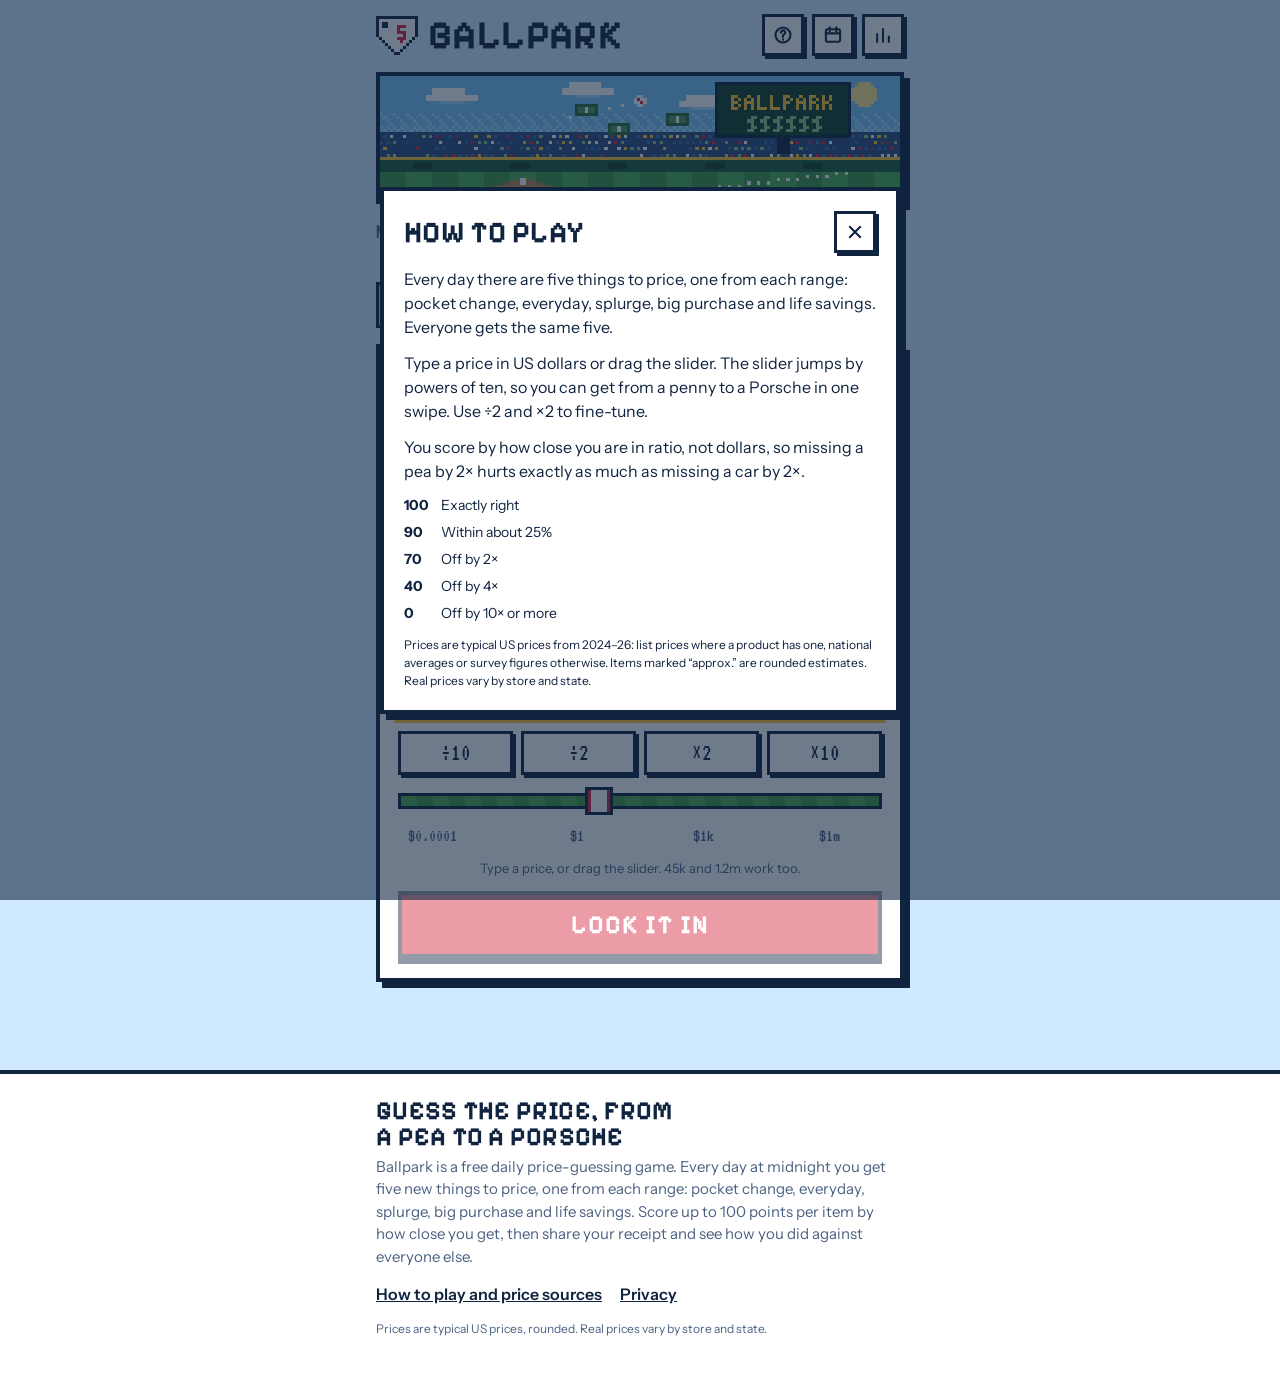
==== public/index.html @ 52dc2cd3 "Ballpark: daily price-guessing game, pixel Stadium design Static site in public/, results API as a C" ====
<!doctype html>
<html lang="en">
<head>
<meta charset="utf-8">
<meta name="viewport" content="width=device-width,initial-scale=1,viewport-fit=cover">
<title>Ballpark: The Daily Price-Guessing Game</title>
<meta name="description" content="Guess the price of five things every day, from a single pea to a sports car. A free daily game with new prices at midnight. Share your score and see how you compare.">
<link rel="canonical" href="https://YOUR-DOMAIN/">
<meta name="theme-color" content="#CFEAFF" media="(prefers-color-scheme: light)">
<meta name="theme-color" content="#071226" media="(prefers-color-scheme: dark)">
<meta property="og:type" content="website">
<meta property="og:site_name" content="Ballpark">
<meta property="og:title" content="Ballpark: The Daily Price-Guessing Game">
<meta property="og:description" content="Five things a day, from a pea to a Porsche. How close can you get?">
<meta property="og:url" content="https://YOUR-DOMAIN/">
<meta property="og:image" content="https://YOUR-DOMAIN/assets/og-image.png">
<meta property="og:image:width" content="1200">
<meta property="og:image:height" content="630">
<meta name="twitter:card" content="summary_large_image">
<link rel="icon" href="assets/icon.svg" type="image/svg+xml">
<link rel="icon" href="assets/icon-192.png" type="image/png" sizes="192x192">
<link rel="apple-touch-icon" href="assets/icon-192.png">
<link rel="manifest" href="manifest.webmanifest">
<link rel="preconnect" href="https://fonts.googleapis.com">
<link rel="preconnect" href="https://fonts.gstatic.com" crossorigin>
<link rel="stylesheet" href="https://fonts.googleapis.com/css2?family=Pixelify+Sans:wght@400..700&family=VT323&family=Instrument+Sans:wght@400;600;700&display=swap">
<link rel="stylesheet" href="assets/styles.css">
<script type="application/ld+json">
{
  "@context": "https://schema.org",
  "@type": "WebApplication",
  "name": "Ballpark",
  "url": "https://YOUR-DOMAIN/",
  "description": "A free daily game: guess the US price of five things, from a single pea to a sports car.",
  "applicationCategory": "GameApplication",
  "operatingSystem": "Any",
  "offers": { "@type": "Offer", "price": "0", "priceCurrency": "USD" }
}
</script>
<!-- Ad network code goes here once approved (see README). -->
</head>
<body>
<main class="wrap" id="app">
  <noscript><p class="banner">Ballpark needs JavaScript to run. Turn it on and reload the page.</p></noscript>
</main>
<div id="modal-root"></div>

<footer class="sitefoot">
  <div class="wrap">
    <section class="seo">
      <h2>Guess the price, from a pea to a Porsche</h2>
      <p>Ballpark is a free daily price-guessing game. Every day at midnight you get five new things to price, one from each range: pocket change, everyday, splurge, big purchase and life savings. Score up to 100 points per item by how close you get, then share your receipt and see how you did against everyone else.</p>
    </section>
    <nav class="footlinks" aria-label="Site">
      <a href="about.html">How to play and price sources</a>
      <a href="privacy.html">Privacy</a>
    </nav>
    <div id="scheme-picker" class="schemepick" hidden></div>
    <p class="fine">Prices are typical US prices, rounded. Real prices vary by store and state.</p>
  </div>
</footer>

<script src="assets/config.js"></script>
<script src="assets/items.js"></script>
<script src="assets/pixel.js"></script>
<script src="assets/app.js"></script>
</body>
</html>
---- public/assets/styles.css ----
/* Color schemes (generated by tools/schemes.py). Stadium is the default; each scheme has a day and a night look. */
:root{ --bg:#CFEAFF; --surface:#FFFFFF; --ink:#10233F; --muted:#4C6283; --line:#A9C6E3; --paper:#FFFFFF; --outline:#10233F; --shadow:#10233F; --primary:#D7263D; --on-primary:#FFFFFF; --accent:#FFC531; --on-accent:#10233F; --good:#2E9E4F; --mid:#E8A600; --warn:#E5671B; --bad:#C81D32; --chalk:#FFFFFF; --stitch:#D7263D; --bill:#4E9A55; --bill2:#8CC584; --bill3:#2F6B3A; --gold:#FFC531; --gold2:#C98A00; --gold3:#FFE58A; --sky:#7CC6F6; --sky2:#A8DBFA; --stand1:#2B4C7E; --stand2:#3D6BA8; --wall:#1F5D3A; --wall2:#143F27; --grass:#4FAE4E; --grass2:#3F9A42; --clay:#C9804F; --night:0; }
:root[data-scheme="greenback"]{ --bg:#DCE8D2; --surface:#F7FBF3; --ink:#0F2A1A; --muted:#4D6B57; --line:#B5CCAA; --paper:#FBFDF7; --outline:#0F2A1A; --shadow:#0F2A1A; --primary:#2F6B3F; --on-primary:#FFFFFF; --accent:#E3B23C; --on-accent:#0F2A1A; --good:#2F8F4E; --mid:#C9961B; --warn:#D4691E; --bad:#B8352A; --chalk:#FFFFFF; --stitch:#C2352B; --bill:#5B9E5F; --bill2:#A6D19B; --bill3:#2F6B3F; --gold:#E3B23C; --gold2:#A87A12; --gold3:#F7DD8A; --sky:#CFEBD2; --sky2:#E4F4E3; --stand1:#2F6B3F; --stand2:#4E8A57; --wall:#2F6B3F; --wall2:#1E4A2A; --grass:#6DB56A; --grass2:#5CA35A; --clay:#B8895A; --night:0; }
:root[data-scheme="scoreboard"]{ --bg:#D5D8DD; --surface:#F4F5F7; --ink:#1B1F24; --muted:#5B636E; --line:#B7BCC4; --paper:#FAFAFB; --outline:#1B1F24; --shadow:#1B1F24; --primary:#1F5135; --on-primary:#FFFFFF; --accent:#F6A400; --on-accent:#1B1F24; --good:#2E8B57; --mid:#E0A100; --warn:#E06A1E; --bad:#D2382D; --chalk:#FFFFFF; --stitch:#D2382D; --bill:#4E9A55; --bill2:#8CC584; --bill3:#2F6B3A; --gold:#F6A400; --gold2:#B07400; --gold3:#FFD877; --sky:#9FB4C7; --sky2:#BFCDDA; --stand1:#3B4652; --stand2:#55626F; --wall:#1F5135; --wall2:#143824; --grass:#4C9A4A; --grass2:#3E8740; --clay:#B87A4B; --night:0; }
@media (prefers-color-scheme: dark){
  :root:not([data-theme="light"]){ --bg:#071226; --surface:#0F2142; --ink:#EAF2FF; --muted:#93A8CC; --line:#24406E; --paper:#12274D; --outline:#3A5C99; --shadow:#000000; --primary:#FF4458; --on-primary:#FFFFFF; --accent:#FFB627; --on-accent:#071226; --good:#43D17A; --mid:#FFC94A; --warn:#FF8A3D; --bad:#FF5266; --chalk:#F4F7FF; --stitch:#FF4458; --bill:#4CAF5A; --bill2:#8FD08A; --bill3:#2A6E37; --gold:#FFB627; --gold2:#B97A00; --gold3:#FFE08A; --sky:#0B1A3A; --sky2:#142A55; --stand1:#1C2F55; --stand2:#2A4377; --wall:#123A26; --wall2:#0A2617; --grass:#2F8A3F; --grass2:#277A36; --clay:#9C5B33; --night:1; color-scheme:dark; }
  :root[data-scheme="greenback"]:not([data-theme="light"]){ --bg:#0B1A11; --surface:#122A1C; --ink:#E7F3E9; --muted:#93B59C; --line:#234A31; --paper:#153222; --outline:#3C7350; --shadow:#000000; --primary:#6BCB77; --on-primary:#0B1A11; --accent:#F2C14E; --on-accent:#0B1A11; --good:#6BCB77; --mid:#F2C14E; --warn:#F28A4A; --bad:#F06A5F; --chalk:#F2F7F2; --stitch:#F06A5F; --bill:#4FA25B; --bill2:#8FD08A; --bill3:#2B6B38; --gold:#F2C14E; --gold2:#A97E14; --gold3:#FFE6A0; --sky:#0A1F14; --sky2:#12301F; --stand1:#183A26; --stand2:#24553A; --wall:#0E2B1B; --wall2:#071A10; --grass:#2C7A3C; --grass2:#246C34; --clay:#7E5A35; --night:1; color-scheme:dark; }
  :root[data-scheme="scoreboard"]:not([data-theme="light"]){ --bg:#0D1712; --surface:#15241B; --ink:#F2F2E6; --muted:#A3AE9F; --line:#2A3D31; --paper:#1A2C21; --outline:#4B6655; --shadow:#000000; --primary:#FFB000; --on-primary:#0D1712; --accent:#FFB000; --on-accent:#0D1712; --good:#6EDC8C; --mid:#FFD24A; --warn:#FF8A3D; --bad:#FF5A4F; --chalk:#F2F2E6; --stitch:#FF5A4F; --bill:#4FA25B; --bill2:#8FD08A; --bill3:#2B6B38; --gold:#FFB000; --gold2:#A86F00; --gold3:#FFE08A; --sky:#050A08; --sky2:#0E1A13; --stand1:#17251D; --stand2:#22362A; --wall:#0F2A1C; --wall2:#081A10; --grass:#2A6E37; --grass2:#225F2F; --clay:#6E4A2C; --night:1; color-scheme:dark; }
}
:root[data-theme="dark"]{ --bg:#071226; --surface:#0F2142; --ink:#EAF2FF; --muted:#93A8CC; --line:#24406E; --paper:#12274D; --outline:#3A5C99; --shadow:#000000; --primary:#FF4458; --on-primary:#FFFFFF; --accent:#FFB627; --on-accent:#071226; --good:#43D17A; --mid:#FFC94A; --warn:#FF8A3D; --bad:#FF5266; --chalk:#F4F7FF; --stitch:#FF4458; --bill:#4CAF5A; --bill2:#8FD08A; --bill3:#2A6E37; --gold:#FFB627; --gold2:#B97A00; --gold3:#FFE08A; --sky:#0B1A3A; --sky2:#142A55; --stand1:#1C2F55; --stand2:#2A4377; --wall:#123A26; --wall2:#0A2617; --grass:#2F8A3F; --grass2:#277A36; --clay:#9C5B33; --night:1; color-scheme:dark; }
:root[data-scheme="greenback"][data-theme="dark"]{ --bg:#0B1A11; --surface:#122A1C; --ink:#E7F3E9; --muted:#93B59C; --line:#234A31; --paper:#153222; --outline:#3C7350; --shadow:#000000; --primary:#6BCB77; --on-primary:#0B1A11; --accent:#F2C14E; --on-accent:#0B1A11; --good:#6BCB77; --mid:#F2C14E; --warn:#F28A4A; --bad:#F06A5F; --chalk:#F2F7F2; --stitch:#F06A5F; --bill:#4FA25B; --bill2:#8FD08A; --bill3:#2B6B38; --gold:#F2C14E; --gold2:#A97E14; --gold3:#FFE6A0; --sky:#0A1F14; --sky2:#12301F; --stand1:#183A26; --stand2:#24553A; --wall:#0E2B1B; --wall2:#071A10; --grass:#2C7A3C; --grass2:#246C34; --clay:#7E5A35; --night:1; color-scheme:dark; }
:root[data-scheme="scoreboard"][data-theme="dark"]{ --bg:#0D1712; --surface:#15241B; --ink:#F2F2E6; --muted:#A3AE9F; --line:#2A3D31; --paper:#1A2C21; --outline:#4B6655; --shadow:#000000; --primary:#FFB000; --on-primary:#0D1712; --accent:#FFB000; --on-accent:#0D1712; --good:#6EDC8C; --mid:#FFD24A; --warn:#FF8A3D; --bad:#FF5A4F; --chalk:#F2F2E6; --stitch:#FF5A4F; --bill:#4FA25B; --bill2:#8FD08A; --bill3:#2B6B38; --gold:#FFB000; --gold2:#A86F00; --gold3:#FFE08A; --sky:#050A08; --sky2:#0E1A13; --stand1:#17251D; --stand2:#22362A; --wall:#0F2A1C; --wall2:#081A10; --grass:#2A6E37; --grass2:#225F2F; --clay:#6E4A2C; --night:1; color-scheme:dark; }

/* ---- components ---- */
/* Layout: one 560px column, chunky pixel boxes with hard drop shadows, a ballpark banner up top,
   a scoreboard line score for progress, and a ticket stub for results. */
:root{
  --f-display:"Pixelify Sans","Courier New",monospace;
  --f-pixel:"VT323","Courier New",monospace;
  --f-body:"Instrument Sans",system-ui,-apple-system,"Segoe UI",sans-serif;
  padding-top:env(safe-area-inset-top,0px); padding-bottom:env(safe-area-inset-bottom,0px);
}
*{box-sizing:border-box}
html{-webkit-text-size-adjust:100%}
body{margin:0; background:var(--bg); color:var(--ink); font-family:var(--f-body); font-size:16px; line-height:1.5}
img{max-width:100%}
[hidden]{display:none!important}
.wrap{max-width:560px; margin:0 auto; padding-block:14px 64px; padding-left:max(16px, env(safe-area-inset-left,0px)); padding-right:max(16px, env(safe-area-inset-right,0px)); display:grid; gap:16px}
h1,h2,h3{margin:0; font-family:var(--f-display); font-weight:700; line-height:1; letter-spacing:.01em; text-wrap:balance}
p{margin:0}
button{font:inherit; color:inherit}
a{color:inherit}
:focus-visible{outline:3px dashed var(--accent); outline-offset:3px}
.num{font-variant-numeric:tabular-nums}

/* Pixel sprites */
.px{display:block; flex:none}
.px-outline{fill:var(--outline)} .px-chalk{fill:var(--chalk)} .px-stitch{fill:var(--stitch)}
.px-bill{fill:var(--bill)} .px-bill2{fill:var(--bill2)} .px-bill3{fill:var(--bill3)}
.px-gold{fill:var(--gold)} .px-gold2{fill:var(--gold2)} .px-gold3{fill:var(--gold3)}
.pxemoji{image-rendering:pixelated; image-rendering:crisp-edges; display:block}

/* Shared chunky box */
.tagcard,.panel,.receipt,.sheet,.banner-art{border:4px solid var(--outline); box-shadow:6px 6px 0 var(--shadow)}

/* Top bar */
.top{display:flex; align-items:center; justify-content:space-between; gap:10px}
.logo{display:flex; align-items:center; gap:10px}
.logo h1{font-size:40px; text-transform:uppercase}
.icons{display:flex; gap:8px}
.ibtn{width:42px; height:42px; border:3px solid var(--outline); background:var(--surface); box-shadow:3px 3px 0 var(--shadow); cursor:pointer; display:grid; place-items:center; padding:0}
.ibtn:active{transform:translate(2px,2px); box-shadow:1px 1px 0 var(--shadow)}
.ibtn svg{width:20px; height:20px; stroke:var(--ink); fill:none; stroke-width:2.5; stroke-linecap:square; stroke-linejoin:miter}
.banner-art{display:block; width:100%; height:auto; aspect-ratio:160/40; image-rendering:pixelated; image-rendering:crisp-edges; background:var(--sky)}
.sub{display:flex; justify-content:space-between; align-items:baseline; font:22px var(--f-pixel); text-transform:uppercase; letter-spacing:.04em; color:var(--muted)}
.banner{font-size:14px; padding:8px 12px; border:3px solid var(--outline); background:color-mix(in srgb,var(--accent) 28%,var(--surface))}

/* Line score: progress as a ballpark scoreboard */
.linescore{display:grid; gap:4px}
.lshead,.steps{display:grid; grid-template-columns:repeat(5,1fr) 1.4fr; gap:6px}
.lshead span{text-align:center; font:20px var(--f-pixel); color:var(--muted)}
.step{height:46px; display:grid; place-items:center; background:var(--wall2); color:var(--gold); border:3px solid var(--outline); font:30px var(--f-pixel); line-height:1}
.step.now{background:var(--accent); color:var(--on-accent)}
.step.s90{color:var(--bill2)} .step.s70{color:var(--gold)} .step.s40{color:var(--warn)} .step.s0{color:var(--stitch)}
.step.tot{background:var(--outline); color:var(--gold3)}

/* The item card */
.tagcard{position:relative; background:var(--surface); padding:22px 18px 20px; display:grid; gap:14px; justify-items:center; text-align:center}
.tagcard > *{max-width:100%; min-width:0}
.band{font:20px var(--f-pixel); letter-spacing:.06em; text-transform:uppercase; color:var(--muted)}
.emoji{width:clamp(104px,30vw,136px); aspect-ratio:1; display:grid; place-items:center; background:var(--bg); border:4px solid var(--outline); box-shadow:inset -6px -6px 0 color-mix(in srgb,var(--outline) 14%,transparent)}
.emoji.sm{width:92px}
.emoji .pxemoji{width:80%; height:80%}
.iname{font-size:clamp(28px,7.5vw,38px)}
.idetail{color:var(--muted); max-width:36ch}

/* Guess input */
.guess{display:grid; gap:12px; width:100%; min-width:0; justify-self:stretch}
.pricebox{display:flex; align-items:center; border:4px solid var(--outline); background:var(--paper); padding:0 12px; box-shadow:inset 4px 4px 0 color-mix(in srgb,var(--outline) 12%,transparent)}
.pricebox span{font:700 40px var(--f-display); color:var(--bill)}
.pricebox input{flex:1; width:0; min-width:0; border:0; background:transparent; color:var(--ink); font:700 42px var(--f-display); padding:8px 6px; outline:none}
.pricebox input::placeholder{color:var(--line)}
.pricebox:focus-within{box-shadow:inset 4px 4px 0 color-mix(in srgb,var(--outline) 12%,transparent), 0 0 0 4px var(--accent)}
.nudges{display:grid; grid-template-columns:repeat(4,1fr); gap:8px}
.nudge{padding:6px 0; border:3px solid var(--outline); background:var(--surface); box-shadow:3px 3px 0 var(--shadow); cursor:pointer; font:24px var(--f-pixel); line-height:1.1}
.nudge:active{transform:translate(2px,2px); box-shadow:1px 1px 0 var(--shadow)}
.slider{-webkit-appearance:none; appearance:none; width:100%; height:16px; margin:6px 0; background:repeating-linear-gradient(90deg,var(--grass) 0 16px,var(--grass2) 16px 32px); border:3px solid var(--outline); cursor:pointer}
.slider::-webkit-slider-thumb{-webkit-appearance:none; appearance:none; width:28px; height:28px; background:var(--chalk); border:3px solid var(--outline); box-shadow:inset 5px 0 0 -2px var(--stitch), inset -5px 0 0 -2px var(--stitch)}
.slider::-moz-range-thumb{width:22px; height:22px; border-radius:0; background:var(--chalk); border:3px solid var(--outline); box-shadow:inset 5px 0 0 -2px var(--stitch), inset -5px 0 0 -2px var(--stitch)}
.slider::-moz-range-track{background:transparent}
.scale{position:relative; height:20px; margin-inline:10px; font:18px var(--f-pixel); color:var(--muted)}
.scale span{position:absolute; top:0; transform:translateX(-50%); white-space:nowrap}
.scale span:first-child{transform:none}
.cta{width:100%; padding:14px; border:4px solid var(--outline); background:var(--primary); color:var(--on-primary); font:700 26px var(--f-display); text-transform:uppercase; letter-spacing:.04em; cursor:pointer; box-shadow:0 6px 0 var(--shadow)}
.cta:active{transform:translateY(4px); box-shadow:0 2px 0 var(--shadow)}
.cta:disabled{opacity:.45; cursor:not-allowed; transform:none; box-shadow:0 6px 0 var(--shadow)}
.cta.alt{background:var(--accent); color:var(--on-accent)}
.helper{font-size:13px; color:var(--muted)}

/* Reveal: the real price prints on a dollar bill */
.bill{display:flex; align-items:center; gap:12px; background:var(--bill); color:var(--chalk); border:4px solid var(--outline); padding:10px 16px; box-shadow:inset 0 0 0 4px var(--bill), inset 0 0 0 7px var(--bill2), 6px 6px 0 var(--shadow); font:700 clamp(38px,11vw,56px) var(--f-display); line-height:1; text-shadow:3px 3px 0 var(--bill3)}
@keyframes pop{0%{transform:scale(.3) rotate(-8deg); opacity:0} 60%{transform:scale(1.12) rotate(3deg); opacity:1} 100%{transform:none}}
.bill.anim{animation:pop .45s steps(6,end)}
.yours{font:22px var(--f-pixel); color:var(--muted)}
.verdict{display:flex; gap:10px; align-items:center; justify-content:center; flex-wrap:wrap}
.pts{font:700 34px var(--f-display)}
.pill{font:20px var(--f-pixel); text-transform:uppercase; letter-spacing:.04em; padding:2px 10px; border:3px solid var(--outline); color:var(--on-accent)}
.p90{background:var(--bill2)} .p70{background:var(--gold3)} .p40{background:color-mix(in srgb,var(--warn) 50%,var(--chalk))} .p0{background:color-mix(in srgb,var(--stitch) 45%,var(--chalk))}
.basis{font-size:12px; color:var(--muted)}

/* Results: a ticket stub */
.receipt{background:var(--paper); color:var(--ink); font:20px/1.15 var(--f-pixel); padding:20px 18px 32px; position:relative; display:grid; gap:10px}
.receipt::after{content:""; position:absolute; left:-4px; right:-4px; bottom:-4px; height:12px; background:linear-gradient(90deg,var(--outline) 50%,transparent 0) 0 0/16px 4px repeat-x, linear-gradient(90deg,transparent 50%,var(--bg) 0) 0 4px/16px 8px repeat-x}
.rhead{text-align:center; display:grid; gap:6px; justify-items:center}
.rhead h2{font-size:34px; text-transform:uppercase}
.dash{border-top:4px dashed var(--line)}
.rrow{display:grid; grid-template-columns:30px 1fr auto; gap:10px; align-items:center}
.rrow .e .pxemoji{width:28px; height:28px}
.rrow .n{font-size:22px}
.rrow .m{color:var(--muted); font-size:18px}
.rrow .p{font-size:26px; text-align:right}
.total{display:flex; justify-content:space-between; align-items:baseline; font-size:24px}
.total b{font:700 44px var(--f-display)}
.rank{text-align:center; font:700 26px var(--f-display); text-transform:uppercase; color:var(--primary)}
.grid{text-align:center; font-size:22px; letter-spacing:4px; font-family:var(--f-body)}
.actions{display:grid; grid-template-columns:1fr 1fr; gap:12px}
.btn{padding:12px; border:3px solid var(--outline); background:var(--surface); font-weight:700; cursor:pointer; box-shadow:4px 4px 0 var(--shadow)}
.btn:active{transform:translate(2px,2px); box-shadow:2px 2px 0 var(--shadow)}
.btn.primary{background:var(--primary); color:var(--on-primary)}
.panel{background:var(--surface); padding:16px; display:grid; gap:12px}
.panel h3{font-size:26px}
.ctable{display:grid; gap:6px}
.crow{display:grid; grid-template-columns:28px 1fr auto auto; gap:10px; align-items:center; font-size:14px}
.crow .pxemoji{width:24px; height:24px}
.crow .mono{font:20px var(--f-pixel)}
.crow .muted{color:var(--muted)}
.hist{width:100%; height:auto; display:block; shape-rendering:crispEdges}
.hbar{fill:var(--line)} .hbar.me{fill:var(--accent)}
.axis{font:15px var(--f-pixel); fill:var(--muted)}
.note{font-size:12px; color:var(--muted)}
.countdown{text-align:center; font:20px var(--f-pixel); color:var(--muted)}
.countdown b{font:700 30px var(--f-display); color:var(--ink); display:block}

/* Modal */
.modal{position:fixed; inset:0; background:color-mix(in srgb,var(--outline) 60%,transparent); display:grid; place-items:end center; z-index:20; padding:16px; padding-left:max(16px, env(safe-area-inset-left,0px)); padding-right:max(16px, env(safe-area-inset-right,0px)); padding-bottom:max(16px, env(safe-area-inset-bottom,0px))}
@media (min-width:600px){ .modal{place-items:center} }
.sheet{background:var(--surface); color:var(--ink); width:100%; max-width:520px; max-height:85vh; overflow:auto; padding:20px; display:grid; gap:14px}
.sheet header{display:flex; justify-content:space-between; align-items:center}
.sheet h2{font-size:30px; text-transform:uppercase}
.statgrid{display:grid; grid-template-columns:repeat(4,1fr); gap:8px; text-align:center}
.statgrid b{display:block; font:700 32px var(--f-display)}
.statgrid span{font-size:12px; color:var(--muted)}
.dist{display:grid; gap:6px}
.drow{display:grid; grid-template-columns:76px 1fr; gap:8px; align-items:center; font:18px var(--f-pixel)}
.drow i{display:block; height:22px; background:var(--line); border:2px solid var(--outline); min-width:6px; font-style:normal; text-align:right; padding-right:6px; line-height:18px}
.drow.me i{background:var(--accent); color:var(--on-accent)}
.days{display:grid; gap:8px}
.day{display:grid; grid-template-columns:1fr auto; gap:8px; align-items:center; padding:10px 12px; border:3px solid var(--outline); background:var(--surface); box-shadow:3px 3px 0 var(--shadow); cursor:pointer; text-align:left}
.day:active{transform:translate(2px,2px); box-shadow:1px 1px 0 var(--shadow)}
.day .mono{font:20px var(--f-pixel); color:var(--muted)}
.day.today{background:color-mix(in srgb,var(--accent) 25%,var(--surface))}
.how p{color:var(--ink)}
.scoretable{display:grid; grid-template-columns:auto 1fr; gap:6px 12px; font-size:14px}
@keyframes shake{25%{transform:translateX(-6px)}75%{transform:translateX(6px)}}
.shake{animation:shake .2s steps(2,end) 2}
@media (prefers-reduced-motion: reduce){ .bill.anim,.shake{animation:none} }

/* Site footer, scheme picker and text pages */
.sitefoot{border-top:4px solid var(--outline); margin-top:24px; background:var(--surface)}
.sitefoot .wrap{padding-block:24px 40px; gap:14px}
.seo h2{font-size:26px; text-transform:uppercase}
.seo p{color:var(--muted); font-size:15px; margin-top:6px}
.footlinks{display:flex; flex-wrap:wrap; gap:8px 18px}
.footlinks a{color:var(--ink); font-weight:600}
.fine{font-size:12px; color:var(--muted)}
.schemepick{display:grid; gap:8px}
.schemepick p{font:20px var(--f-pixel); text-transform:uppercase; color:var(--muted)}
.schemes{display:flex; flex-wrap:wrap; gap:10px}
.schemebtn{display:flex; align-items:center; gap:10px; padding:8px 12px; border:3px solid var(--outline); background:var(--surface); box-shadow:3px 3px 0 var(--shadow); cursor:pointer; font-weight:700}
.schemebtn[aria-pressed="true"]{background:var(--accent); color:var(--on-accent)}
.swatches{display:flex}
.swatches i{width:14px; height:14px; border:2px solid var(--outline); margin-right:-2px}
.doc{gap:14px; padding-block:24px 48px}
.doc h1{font-size:clamp(38px,9vw,52px); text-transform:uppercase}
.doc h2{font-size:28px; margin-top:12px; text-transform:uppercase}
.doc h3{font-size:22px; margin-top:4px}
.doc p,.doc li{max-width:65ch}
.doc ul{margin:0; padding-left:20px; display:grid; gap:6px}
.doc code{font:18px var(--f-pixel); background:var(--surface); border:2px solid var(--outline); padding:0 5px}
.doclogo{display:inline-flex; align-items:center; gap:10px; font:700 30px var(--f-display); text-transform:uppercase; text-decoration:none; color:var(--ink)}
.doctable{border-collapse:collapse; width:100%; max-width:420px; font-variant-numeric:tabular-nums; border:3px solid var(--outline); background:var(--surface)}
.doctable th,.doctable td{text-align:left; padding:8px 10px; border-bottom:2px solid var(--line)}
.doctable th{font:20px var(--f-pixel); text-transform:uppercase}
.cta-link{display:inline-block; background:var(--primary); color:var(--on-primary)!important; text-decoration:none; font:700 22px var(--f-display); text-transform:uppercase; padding:10px 18px; border:4px solid var(--outline); box-shadow:0 5px 0 var(--shadow)}
.draftnote{font-size:14px; padding:10px 12px; border:3px solid var(--outline); background:color-mix(in srgb,var(--mid) 25%,var(--surface))}

/* Reserved ad space (only rendered when ADS_ENABLED is on) */
.adslot{min-height:120px; border:3px dashed var(--line); display:grid; place-items:center; position:relative}
.adlabel{position:absolute; top:4px; left:10px; font:16px var(--f-pixel); letter-spacing:.06em; text-transform:uppercase; color:var(--muted)}
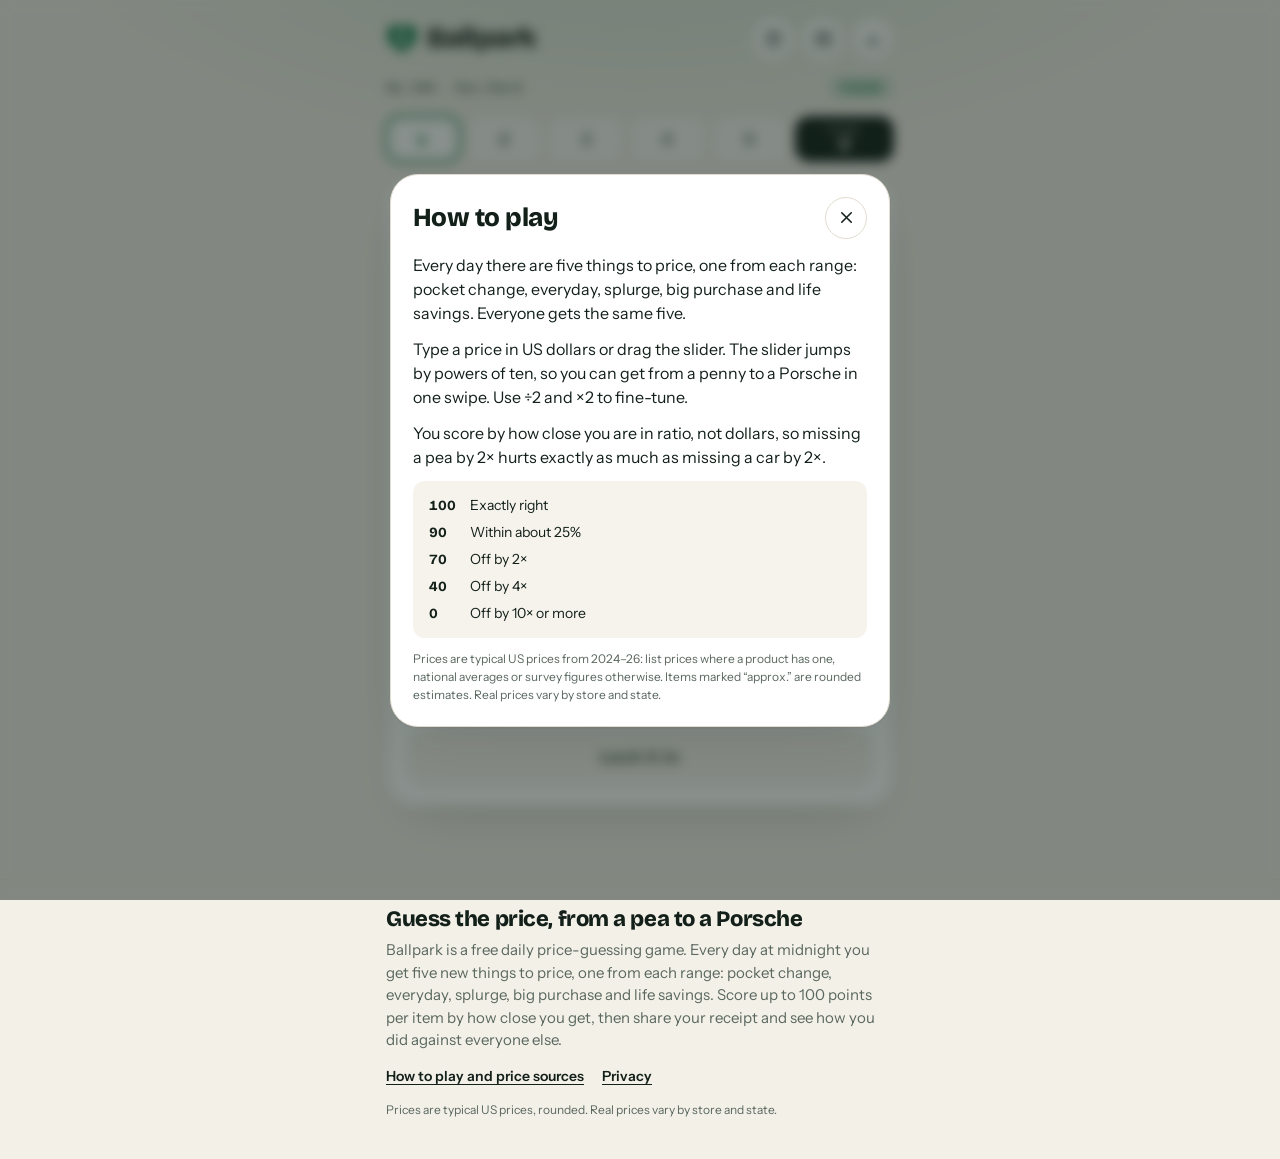
==== commit a2831961: "Redesign the game and prepare it for launch - New visual design with day and night versions, replaci" ====
--- a/public/index.html
+++ b/public/index.html
@@ -5,15 +5,15 @@
 <meta name="viewport" content="width=device-width,initial-scale=1,viewport-fit=cover">
 <title>Ballpark: The Daily Price-Guessing Game</title>
 <meta name="description" content="Guess the price of five things every day, from a single pea to a sports car. A free daily game with new prices at midnight. Share your score and see how you compare.">
-<link rel="canonical" href="https://YOUR-DOMAIN/">
-<meta name="theme-color" content="#CFEAFF" media="(prefers-color-scheme: light)">
-<meta name="theme-color" content="#071226" media="(prefers-color-scheme: dark)">
+<link rel="canonical" href="https://playballparkgame.com/">
+<meta name="theme-color" content="#F3F0E8" media="(prefers-color-scheme: light)">
+<meta name="theme-color" content="#0B120E" media="(prefers-color-scheme: dark)">
 <meta property="og:type" content="website">
 <meta property="og:site_name" content="Ballpark">
 <meta property="og:title" content="Ballpark: The Daily Price-Guessing Game">
 <meta property="og:description" content="Five things a day, from a pea to a Porsche. How close can you get?">
-<meta property="og:url" content="https://YOUR-DOMAIN/">
-<meta property="og:image" content="https://YOUR-DOMAIN/assets/og-image.png">
+<meta property="og:url" content="https://playballparkgame.com/">
+<meta property="og:image" content="https://playballparkgame.com/assets/og-image.png">
 <meta property="og:image:width" content="1200">
 <meta property="og:image:height" content="630">
 <meta name="twitter:card" content="summary_large_image">
@@ -23,14 +23,14 @@
 <link rel="manifest" href="manifest.webmanifest">
 <link rel="preconnect" href="https://fonts.googleapis.com">
 <link rel="preconnect" href="https://fonts.gstatic.com" crossorigin>
-<link rel="stylesheet" href="https://fonts.googleapis.com/css2?family=Pixelify+Sans:wght@400..700&family=VT323&family=Instrument+Sans:wght@400;600;700&display=swap">
+<link rel="stylesheet" href="https://fonts.googleapis.com/css2?family=Bricolage+Grotesque:opsz,wght@12..96,500..800&family=Instrument+Sans:wght@400..700&display=swap">
 <link rel="stylesheet" href="assets/styles.css">
 <script type="application/ld+json">
 {
   "@context": "https://schema.org",
   "@type": "WebApplication",
   "name": "Ballpark",
-  "url": "https://YOUR-DOMAIN/",
+  "url": "https://playballparkgame.com/",
   "description": "A free daily game: guess the US price of five things, from a single pea to a sports car.",
   "applicationCategory": "GameApplication",
   "operatingSystem": "Any",
@@ -55,14 +55,12 @@
       <a href="about.html">How to play and price sources</a>
       <a href="privacy.html">Privacy</a>
     </nav>
-    <div id="scheme-picker" class="schemepick" hidden></div>
     <p class="fine">Prices are typical US prices, rounded. Real prices vary by store and state.</p>
   </div>
 </footer>
 
 <script src="assets/config.js"></script>
 <script src="assets/items.js"></script>
-<script src="assets/pixel.js"></script>
 <script src="assets/app.js"></script>
 </body>
 </html>
--- a/public/assets/styles.css
+++ b/public/assets/styles.css
@@ -1,199 +1,223 @@
-/* Color schemes (generated by tools/schemes.py). Stadium is the default; each scheme has a day and a night look. */
-:root{ --bg:#CFEAFF; --surface:#FFFFFF; --ink:#10233F; --muted:#4C6283; --line:#A9C6E3; --paper:#FFFFFF; --outline:#10233F; --shadow:#10233F; --primary:#D7263D; --on-primary:#FFFFFF; --accent:#FFC531; --on-accent:#10233F; --good:#2E9E4F; --mid:#E8A600; --warn:#E5671B; --bad:#C81D32; --chalk:#FFFFFF; --stitch:#D7263D; --bill:#4E9A55; --bill2:#8CC584; --bill3:#2F6B3A; --gold:#FFC531; --gold2:#C98A00; --gold3:#FFE58A; --sky:#7CC6F6; --sky2:#A8DBFA; --stand1:#2B4C7E; --stand2:#3D6BA8; --wall:#1F5D3A; --wall2:#143F27; --grass:#4FAE4E; --grass2:#3F9A42; --clay:#C9804F; --night:0; }
-:root[data-scheme="greenback"]{ --bg:#DCE8D2; --surface:#F7FBF3; --ink:#0F2A1A; --muted:#4D6B57; --line:#B5CCAA; --paper:#FBFDF7; --outline:#0F2A1A; --shadow:#0F2A1A; --primary:#2F6B3F; --on-primary:#FFFFFF; --accent:#E3B23C; --on-accent:#0F2A1A; --good:#2F8F4E; --mid:#C9961B; --warn:#D4691E; --bad:#B8352A; --chalk:#FFFFFF; --stitch:#C2352B; --bill:#5B9E5F; --bill2:#A6D19B; --bill3:#2F6B3F; --gold:#E3B23C; --gold2:#A87A12; --gold3:#F7DD8A; --sky:#CFEBD2; --sky2:#E4F4E3; --stand1:#2F6B3F; --stand2:#4E8A57; --wall:#2F6B3F; --wall2:#1E4A2A; --grass:#6DB56A; --grass2:#5CA35A; --clay:#B8895A; --night:0; }
-:root[data-scheme="scoreboard"]{ --bg:#D5D8DD; --surface:#F4F5F7; --ink:#1B1F24; --muted:#5B636E; --line:#B7BCC4; --paper:#FAFAFB; --outline:#1B1F24; --shadow:#1B1F24; --primary:#1F5135; --on-primary:#FFFFFF; --accent:#F6A400; --on-accent:#1B1F24; --good:#2E8B57; --mid:#E0A100; --warn:#E06A1E; --bad:#D2382D; --chalk:#FFFFFF; --stitch:#D2382D; --bill:#4E9A55; --bill2:#8CC584; --bill3:#2F6B3A; --gold:#F6A400; --gold2:#B07400; --gold3:#FFD877; --sky:#9FB4C7; --sky2:#BFCDDA; --stand1:#3B4652; --stand2:#55626F; --wall:#1F5135; --wall2:#143824; --grass:#4C9A4A; --grass2:#3E8740; --clay:#B87A4B; --night:0; }
+/* Ballpark styles. One look with a day and a night version; the night version follows the visitor's dark-mode setting.
+   To change colors, edit the tokens in the two blocks below. */
+:root{
+  --bg:#F3F0E8; --surface:#FFFFFF; --surface2:#F6F3EC; --ink:#13201A; --muted:#5A685F; --line:#E1DCCF;
+  --primary:#0E7A49; --primary2:#0A6039; --on-primary:#FFFFFF; --accent:#F4B52E; --on-accent:#1B1503;
+  --good:#12995A; --mid:#D29406; --warn:#E26F14; --bad:#D4372D;
+  --glow:rgba(14,122,73,.16); --shadow:rgba(28,45,35,.22); --backdrop:rgba(19,32,26,.5);
+}
 @media (prefers-color-scheme: dark){
-  :root:not([data-theme="light"]){ --bg:#071226; --surface:#0F2142; --ink:#EAF2FF; --muted:#93A8CC; --line:#24406E; --paper:#12274D; --outline:#3A5C99; --shadow:#000000; --primary:#FF4458; --on-primary:#FFFFFF; --accent:#FFB627; --on-accent:#071226; --good:#43D17A; --mid:#FFC94A; --warn:#FF8A3D; --bad:#FF5266; --chalk:#F4F7FF; --stitch:#FF4458; --bill:#4CAF5A; --bill2:#8FD08A; --bill3:#2A6E37; --gold:#FFB627; --gold2:#B97A00; --gold3:#FFE08A; --sky:#0B1A3A; --sky2:#142A55; --stand1:#1C2F55; --stand2:#2A4377; --wall:#123A26; --wall2:#0A2617; --grass:#2F8A3F; --grass2:#277A36; --clay:#9C5B33; --night:1; color-scheme:dark; }
-  :root[data-scheme="greenback"]:not([data-theme="light"]){ --bg:#0B1A11; --surface:#122A1C; --ink:#E7F3E9; --muted:#93B59C; --line:#234A31; --paper:#153222; --outline:#3C7350; --shadow:#000000; --primary:#6BCB77; --on-primary:#0B1A11; --accent:#F2C14E; --on-accent:#0B1A11; --good:#6BCB77; --mid:#F2C14E; --warn:#F28A4A; --bad:#F06A5F; --chalk:#F2F7F2; --stitch:#F06A5F; --bill:#4FA25B; --bill2:#8FD08A; --bill3:#2B6B38; --gold:#F2C14E; --gold2:#A97E14; --gold3:#FFE6A0; --sky:#0A1F14; --sky2:#12301F; --stand1:#183A26; --stand2:#24553A; --wall:#0E2B1B; --wall2:#071A10; --grass:#2C7A3C; --grass2:#246C34; --clay:#7E5A35; --night:1; color-scheme:dark; }
-  :root[data-scheme="scoreboard"]:not([data-theme="light"]){ --bg:#0D1712; --surface:#15241B; --ink:#F2F2E6; --muted:#A3AE9F; --line:#2A3D31; --paper:#1A2C21; --outline:#4B6655; --shadow:#000000; --primary:#FFB000; --on-primary:#0D1712; --accent:#FFB000; --on-accent:#0D1712; --good:#6EDC8C; --mid:#FFD24A; --warn:#FF8A3D; --bad:#FF5A4F; --chalk:#F2F2E6; --stitch:#FF5A4F; --bill:#4FA25B; --bill2:#8FD08A; --bill3:#2B6B38; --gold:#FFB000; --gold2:#A86F00; --gold3:#FFE08A; --sky:#050A08; --sky2:#0E1A13; --stand1:#17251D; --stand2:#22362A; --wall:#0F2A1C; --wall2:#081A10; --grass:#2A6E37; --grass2:#225F2F; --clay:#6E4A2C; --night:1; color-scheme:dark; }
-}
-:root[data-theme="dark"]{ --bg:#071226; --surface:#0F2142; --ink:#EAF2FF; --muted:#93A8CC; --line:#24406E; --paper:#12274D; --outline:#3A5C99; --shadow:#000000; --primary:#FF4458; --on-primary:#FFFFFF; --accent:#FFB627; --on-accent:#071226; --good:#43D17A; --mid:#FFC94A; --warn:#FF8A3D; --bad:#FF5266; --chalk:#F4F7FF; --stitch:#FF4458; --bill:#4CAF5A; --bill2:#8FD08A; --bill3:#2A6E37; --gold:#FFB627; --gold2:#B97A00; --gold3:#FFE08A; --sky:#0B1A3A; --sky2:#142A55; --stand1:#1C2F55; --stand2:#2A4377; --wall:#123A26; --wall2:#0A2617; --grass:#2F8A3F; --grass2:#277A36; --clay:#9C5B33; --night:1; color-scheme:dark; }
-:root[data-scheme="greenback"][data-theme="dark"]{ --bg:#0B1A11; --surface:#122A1C; --ink:#E7F3E9; --muted:#93B59C; --line:#234A31; --paper:#153222; --outline:#3C7350; --shadow:#000000; --primary:#6BCB77; --on-primary:#0B1A11; --accent:#F2C14E; --on-accent:#0B1A11; --good:#6BCB77; --mid:#F2C14E; --warn:#F28A4A; --bad:#F06A5F; --chalk:#F2F7F2; --stitch:#F06A5F; --bill:#4FA25B; --bill2:#8FD08A; --bill3:#2B6B38; --gold:#F2C14E; --gold2:#A97E14; --gold3:#FFE6A0; --sky:#0A1F14; --sky2:#12301F; --stand1:#183A26; --stand2:#24553A; --wall:#0E2B1B; --wall2:#071A10; --grass:#2C7A3C; --grass2:#246C34; --clay:#7E5A35; --night:1; color-scheme:dark; }
-:root[data-scheme="scoreboard"][data-theme="dark"]{ --bg:#0D1712; --surface:#15241B; --ink:#F2F2E6; --muted:#A3AE9F; --line:#2A3D31; --paper:#1A2C21; --outline:#4B6655; --shadow:#000000; --primary:#FFB000; --on-primary:#0D1712; --accent:#FFB000; --on-accent:#0D1712; --good:#6EDC8C; --mid:#FFD24A; --warn:#FF8A3D; --bad:#FF5A4F; --chalk:#F2F2E6; --stitch:#FF5A4F; --bill:#4FA25B; --bill2:#8FD08A; --bill3:#2B6B38; --gold:#FFB000; --gold2:#A86F00; --gold3:#FFE08A; --sky:#050A08; --sky2:#0E1A13; --stand1:#17251D; --stand2:#22362A; --wall:#0F2A1C; --wall2:#081A10; --grass:#2A6E37; --grass2:#225F2F; --clay:#6E4A2C; --night:1; color-scheme:dark; }
-
-/* ---- components ---- */
-/* Layout: one 560px column, chunky pixel boxes with hard drop shadows, a ballpark banner up top,
-   a scoreboard line score for progress, and a ticket stub for results. */
+  :root:not([data-theme="light"]){
+    --bg:#0B120E; --surface:#141E18; --surface2:#1B2820; --ink:#EDF3EE; --muted:#9AAA9F; --line:#28382E;
+    --primary:#34D17E; --primary2:#22B468; --on-primary:#06150C; --accent:#FFC84A; --on-accent:#1B1503;
+    --good:#3DD683; --mid:#FFCB45; --warn:#FF9440; --bad:#FF6A60;
+    --glow:rgba(52,209,126,.13); --shadow:rgba(0,0,0,.6); --backdrop:rgba(0,0,0,.62); color-scheme:dark;
+  }
+}
+:root[data-theme="dark"]{
+  --bg:#0B120E; --surface:#141E18; --surface2:#1B2820; --ink:#EDF3EE; --muted:#9AAA9F; --line:#28382E;
+  --primary:#34D17E; --primary2:#22B468; --on-primary:#06150C; --accent:#FFC84A; --on-accent:#1B1503;
+  --good:#3DD683; --mid:#FFCB45; --warn:#FF9440; --bad:#FF6A60;
+  --glow:rgba(52,209,126,.13); --shadow:rgba(0,0,0,.6); --backdrop:rgba(0,0,0,.62); color-scheme:dark;
+}
+
+/* ---- base ---- */
 :root{
-  --f-display:"Pixelify Sans","Courier New",monospace;
-  --f-pixel:"VT323","Courier New",monospace;
+  --f-display:"Bricolage Grotesque","Instrument Sans",system-ui,-apple-system,"Segoe UI",sans-serif;
   --f-body:"Instrument Sans",system-ui,-apple-system,"Segoe UI",sans-serif;
-  padding-top:env(safe-area-inset-top,0px); padding-bottom:env(safe-area-inset-bottom,0px);
+  --f-emoji:"Apple Color Emoji","Segoe UI Emoji","Noto Color Emoji",sans-serif;
+  --r-lg:28px; --r-md:18px; --r-sm:12px;
+  --card-shadow:0 1px 2px color-mix(in srgb,var(--shadow) 30%,transparent), 0 24px 48px -28px var(--shadow);
 }
 *{box-sizing:border-box}
 html{-webkit-text-size-adjust:100%}
-body{margin:0; background:var(--bg); color:var(--ink); font-family:var(--f-body); font-size:16px; line-height:1.5}
+body{margin:0; min-height:100vh; background:radial-gradient(900px 420px at 50% -140px,var(--glow),transparent 72%) no-repeat, var(--bg); color:var(--ink); font-family:var(--f-body); font-size:16px; line-height:1.5; -webkit-font-smoothing:antialiased; padding-top:env(safe-area-inset-top,0px); padding-bottom:env(safe-area-inset-bottom,0px)}
 img{max-width:100%}
 [hidden]{display:none!important}
-.wrap{max-width:560px; margin:0 auto; padding-block:14px 64px; padding-left:max(16px, env(safe-area-inset-left,0px)); padding-right:max(16px, env(safe-area-inset-right,0px)); display:grid; gap:16px}
-h1,h2,h3{margin:0; font-family:var(--f-display); font-weight:700; line-height:1; letter-spacing:.01em; text-wrap:balance}
+.wrap{max-width:540px; margin:0 auto; padding-block:18px 56px; padding-left:max(16px, env(safe-area-inset-left,0px)); padding-right:max(16px, env(safe-area-inset-right,0px)); display:grid; gap:16px}
+h1,h2,h3{margin:0; font-family:var(--f-display); font-weight:800; line-height:1.05; letter-spacing:-.02em; text-wrap:balance}
 p{margin:0}
-button{font:inherit; color:inherit}
-a{color:inherit}
-:focus-visible{outline:3px dashed var(--accent); outline-offset:3px}
+button{font:inherit; color:inherit; -webkit-tap-highlight-color:transparent}
+a{color:inherit; text-underline-offset:3px}
+:focus-visible{outline:3px solid var(--primary); outline-offset:3px}
 .num{font-variant-numeric:tabular-nums}
-
-/* Pixel sprites */
-.px{display:block; flex:none}
-.px-outline{fill:var(--outline)} .px-chalk{fill:var(--chalk)} .px-stitch{fill:var(--stitch)}
-.px-bill{fill:var(--bill)} .px-bill2{fill:var(--bill2)} .px-bill3{fill:var(--bill3)}
-.px-gold{fill:var(--gold)} .px-gold2{fill:var(--gold2)} .px-gold3{fill:var(--gold3)}
-.pxemoji{image-rendering:pixelated; image-rendering:crisp-edges; display:block}
-
-/* Shared chunky box */
-.tagcard,.panel,.receipt,.sheet,.banner-art{border:4px solid var(--outline); box-shadow:6px 6px 0 var(--shadow)}
-
-/* Top bar */
+.emo{font-family:var(--f-emoji); line-height:1; font-style:normal}
+.t90{--t:var(--good)} .t70{--t:var(--mid)} .t40{--t:var(--warn)} .t0{--t:var(--bad)}
+
+/* ---- top bar ---- */
 .top{display:flex; align-items:center; justify-content:space-between; gap:10px}
-.logo{display:flex; align-items:center; gap:10px}
-.logo h1{font-size:40px; text-transform:uppercase}
+.logo{display:flex; align-items:center; gap:9px}
+.logo h1{font-size:28px}
+.mark{display:block; flex:none}
+.mark-plate{fill:var(--primary)} .mark-glyph{stroke:var(--on-primary)}
 .icons{display:flex; gap:8px}
-.ibtn{width:42px; height:42px; border:3px solid var(--outline); background:var(--surface); box-shadow:3px 3px 0 var(--shadow); cursor:pointer; display:grid; place-items:center; padding:0}
-.ibtn:active{transform:translate(2px,2px); box-shadow:1px 1px 0 var(--shadow)}
-.ibtn svg{width:20px; height:20px; stroke:var(--ink); fill:none; stroke-width:2.5; stroke-linecap:square; stroke-linejoin:miter}
-.banner-art{display:block; width:100%; height:auto; aspect-ratio:160/40; image-rendering:pixelated; image-rendering:crisp-edges; background:var(--sky)}
-.sub{display:flex; justify-content:space-between; align-items:baseline; font:22px var(--f-pixel); text-transform:uppercase; letter-spacing:.04em; color:var(--muted)}
-.banner{font-size:14px; padding:8px 12px; border:3px solid var(--outline); background:color-mix(in srgb,var(--accent) 28%,var(--surface))}
-
-/* Line score: progress as a ballpark scoreboard */
-.linescore{display:grid; gap:4px}
-.lshead,.steps{display:grid; grid-template-columns:repeat(5,1fr) 1.4fr; gap:6px}
-.lshead span{text-align:center; font:20px var(--f-pixel); color:var(--muted)}
-.step{height:46px; display:grid; place-items:center; background:var(--wall2); color:var(--gold); border:3px solid var(--outline); font:30px var(--f-pixel); line-height:1}
-.step.now{background:var(--accent); color:var(--on-accent)}
-.step.s90{color:var(--bill2)} .step.s70{color:var(--gold)} .step.s40{color:var(--warn)} .step.s0{color:var(--stitch)}
-.step.tot{background:var(--outline); color:var(--gold3)}
-
-/* The item card */
-.tagcard{position:relative; background:var(--surface); padding:22px 18px 20px; display:grid; gap:14px; justify-items:center; text-align:center}
-.tagcard > *{max-width:100%; min-width:0}
-.band{font:20px var(--f-pixel); letter-spacing:.06em; text-transform:uppercase; color:var(--muted)}
-.emoji{width:clamp(104px,30vw,136px); aspect-ratio:1; display:grid; place-items:center; background:var(--bg); border:4px solid var(--outline); box-shadow:inset -6px -6px 0 color-mix(in srgb,var(--outline) 14%,transparent)}
-.emoji.sm{width:92px}
-.emoji .pxemoji{width:80%; height:80%}
-.iname{font-size:clamp(28px,7.5vw,38px)}
+.ibtn{width:42px; height:42px; border-radius:50%; border:1px solid var(--line); background:var(--surface); cursor:pointer; display:grid; place-items:center; padding:0; transition:transform .12s, background .12s, border-color .12s}
+.ibtn:hover{border-color:color-mix(in srgb,var(--primary) 45%,var(--line)); background:color-mix(in srgb,var(--primary) 7%,var(--surface))}
+.ibtn:active{transform:scale(.94)}
+.ibtn svg{width:19px; height:19px; stroke:var(--ink); fill:none; stroke-width:2; stroke-linecap:round; stroke-linejoin:round}
+.sub{display:flex; align-items:center; gap:8px; font-size:13px; font-weight:600; color:var(--muted); letter-spacing:.01em}
+.sub .sep{width:3px; height:3px; border-radius:50%; background:currentColor; opacity:.6}
+.sub .when{margin-left:auto; padding:3px 10px; border-radius:999px; background:color-mix(in srgb,var(--primary) 12%,transparent); color:var(--primary); font-size:12px; letter-spacing:.06em; text-transform:uppercase; font-weight:700}
+.banner{font-size:14px; padding:10px 14px; border-radius:var(--r-sm); border:1px solid color-mix(in srgb,var(--accent) 55%,var(--line)); background:color-mix(in srgb,var(--accent) 16%,var(--surface))}
+
+/* ---- progress: one chip per item, then the running total ---- */
+.steps{display:grid; grid-template-columns:repeat(5,1fr) 1.35fr; gap:8px}
+.step{height:46px; display:grid; place-items:center; border-radius:14px; background:color-mix(in srgb,var(--surface) 60%,transparent); border:1px solid var(--line); color:var(--muted); font:700 17px var(--f-display); font-variant-numeric:tabular-nums; transition:background .2s, border-color .2s}
+.step.now{background:var(--surface); border:2px solid var(--primary); color:var(--primary); box-shadow:0 0 0 4px color-mix(in srgb,var(--primary) 14%,transparent)}
+.step.done{background:color-mix(in srgb,var(--t) 15%,var(--surface)); border-color:color-mix(in srgb,var(--t) 45%,var(--surface)); color:color-mix(in srgb,var(--t) 72%,var(--ink))}
+.step.tot{background:var(--ink); border-color:var(--ink); color:var(--bg); display:flex; flex-direction:column; justify-content:center; align-items:center; gap:1px; font-size:18px; line-height:1}
+.step.tot small{font:600 9px/1 var(--f-body); letter-spacing:.08em; text-transform:uppercase; opacity:.7}
+
+/* ---- cards ---- */
+.card,.panel,.sheet{background:var(--surface); border:1px solid var(--line); border-radius:var(--r-lg); box-shadow:var(--card-shadow)}
+.card{padding:26px 22px 22px; display:grid; gap:14px; justify-items:center; text-align:center}
+.card > *{max-width:100%; min-width:0}
+@keyframes rise{from{opacity:0; transform:translateY(10px)} to{opacity:1; transform:none}}
+.card,.panel{animation:rise .35s cubic-bezier(.2,.7,.2,1) both}
+.band{display:inline-flex; align-items:center; gap:8px; padding:5px 12px; border-radius:999px; background:color-mix(in srgb,var(--primary) 11%,transparent); color:var(--primary); font-size:12px; font-weight:700; letter-spacing:.07em; text-transform:uppercase}
+.emoji{width:clamp(112px,32vw,140px); aspect-ratio:1; display:grid; place-items:center; border-radius:50%; background:radial-gradient(circle at 32% 26%,var(--surface) 0,color-mix(in srgb,var(--accent) 20%,var(--surface2)) 70%); box-shadow:inset 0 -8px 18px color-mix(in srgb,var(--accent) 16%,transparent), 0 14px 26px -16px var(--shadow)}
+.emoji .emo{font-size:clamp(60px,17vw,76px); filter:drop-shadow(0 6px 6px color-mix(in srgb,var(--shadow) 60%,transparent))}
+.emoji.sm{width:84px} .emoji.sm .emo{font-size:44px}
+@keyframes bob{50%{transform:translateY(-5px)}}
+.emoji:not(.sm) .emo{animation:bob 3.6s ease-in-out infinite}
+.iname{font-size:clamp(28px,7.6vw,36px)}
 .idetail{color:var(--muted); max-width:36ch}
 
-/* Guess input */
-.guess{display:grid; gap:12px; width:100%; min-width:0; justify-self:stretch}
-.pricebox{display:flex; align-items:center; border:4px solid var(--outline); background:var(--paper); padding:0 12px; box-shadow:inset 4px 4px 0 color-mix(in srgb,var(--outline) 12%,transparent)}
-.pricebox span{font:700 40px var(--f-display); color:var(--bill)}
-.pricebox input{flex:1; width:0; min-width:0; border:0; background:transparent; color:var(--ink); font:700 42px var(--f-display); padding:8px 6px; outline:none}
-.pricebox input::placeholder{color:var(--line)}
-.pricebox:focus-within{box-shadow:inset 4px 4px 0 color-mix(in srgb,var(--outline) 12%,transparent), 0 0 0 4px var(--accent)}
+/* ---- guess input ---- */
+.guess{display:grid; gap:12px; width:100%; min-width:0; justify-self:stretch; margin-top:4px}
+.pricebox{display:flex; align-items:center; border-radius:20px; border:2px solid var(--line); background:var(--surface2); padding:4px 18px; transition:border-color .15s, box-shadow .15s; cursor:text}
+.pricebox span{font:700 34px var(--f-display); color:var(--primary)}
+.pricebox input{flex:1; width:0; min-width:0; border:0; background:transparent; color:var(--ink); font:800 40px var(--f-display); letter-spacing:-.02em; font-variant-numeric:tabular-nums; padding:8px 8px; outline:none}
+.pricebox input::placeholder{color:color-mix(in srgb,var(--muted) 40%,transparent)}
+.pricebox:focus-within{border-color:var(--primary); box-shadow:0 0 0 4px color-mix(in srgb,var(--primary) 16%,transparent)}
 .nudges{display:grid; grid-template-columns:repeat(4,1fr); gap:8px}
-.nudge{padding:6px 0; border:3px solid var(--outline); background:var(--surface); box-shadow:3px 3px 0 var(--shadow); cursor:pointer; font:24px var(--f-pixel); line-height:1.1}
-.nudge:active{transform:translate(2px,2px); box-shadow:1px 1px 0 var(--shadow)}
-.slider{-webkit-appearance:none; appearance:none; width:100%; height:16px; margin:6px 0; background:repeating-linear-gradient(90deg,var(--grass) 0 16px,var(--grass2) 16px 32px); border:3px solid var(--outline); cursor:pointer}
-.slider::-webkit-slider-thumb{-webkit-appearance:none; appearance:none; width:28px; height:28px; background:var(--chalk); border:3px solid var(--outline); box-shadow:inset 5px 0 0 -2px var(--stitch), inset -5px 0 0 -2px var(--stitch)}
-.slider::-moz-range-thumb{width:22px; height:22px; border-radius:0; background:var(--chalk); border:3px solid var(--outline); box-shadow:inset 5px 0 0 -2px var(--stitch), inset -5px 0 0 -2px var(--stitch)}
+.nudge{padding:9px 0; border-radius:999px; border:1px solid var(--line); background:var(--surface); cursor:pointer; font:700 15px var(--f-display); transition:transform .12s, background .12s, border-color .12s}
+.nudge:hover{border-color:color-mix(in srgb,var(--primary) 45%,var(--line)); background:color-mix(in srgb,var(--primary) 7%,var(--surface))}
+.nudge:active{transform:scale(.95)}
+.slider{-webkit-appearance:none; appearance:none; width:100%; height:10px; margin:10px 0 4px; border-radius:999px; background:linear-gradient(90deg,color-mix(in srgb,var(--primary) 22%,var(--surface2)),var(--primary)); cursor:pointer}
+.slider::-webkit-slider-thumb{-webkit-appearance:none; appearance:none; width:30px; height:30px; border-radius:50%; background:var(--surface); border:3px solid var(--primary); box-shadow:0 4px 10px -2px var(--shadow)}
+.slider::-moz-range-thumb{width:24px; height:24px; border-radius:50%; background:var(--surface); border:3px solid var(--primary); box-shadow:0 4px 10px -2px var(--shadow)}
 .slider::-moz-range-track{background:transparent}
-.scale{position:relative; height:20px; margin-inline:10px; font:18px var(--f-pixel); color:var(--muted)}
+.scale{position:relative; height:18px; margin-inline:14px; font-size:12px; font-weight:600; color:var(--muted)}
 .scale span{position:absolute; top:0; transform:translateX(-50%); white-space:nowrap}
-.scale span:first-child{transform:none}
-.cta{width:100%; padding:14px; border:4px solid var(--outline); background:var(--primary); color:var(--on-primary); font:700 26px var(--f-display); text-transform:uppercase; letter-spacing:.04em; cursor:pointer; box-shadow:0 6px 0 var(--shadow)}
-.cta:active{transform:translateY(4px); box-shadow:0 2px 0 var(--shadow)}
-.cta:disabled{opacity:.45; cursor:not-allowed; transform:none; box-shadow:0 6px 0 var(--shadow)}
-.cta.alt{background:var(--accent); color:var(--on-accent)}
+.scale span:first-child{transform:none; margin-left:-14px}
+.cta{width:100%; padding:16px; border:0; border-radius:var(--r-md); background:linear-gradient(180deg,var(--primary),var(--primary2)); color:var(--on-primary); font:800 18px var(--f-display); letter-spacing:.01em; cursor:pointer; box-shadow:0 12px 22px -12px var(--primary), inset 0 1px 0 rgba(255,255,255,.22); transition:transform .12s, box-shadow .12s, filter .12s}
+.cta:hover{filter:brightness(1.06); transform:translateY(-1px)}
+.cta:active{transform:translateY(1px) scale(.99)}
+.cta:disabled{background:var(--surface2); color:var(--muted); box-shadow:inset 0 0 0 1px var(--line); cursor:not-allowed; transform:none; filter:none}
+.cta.alt{background:var(--ink); color:var(--bg); box-shadow:0 12px 22px -14px var(--ink)}
 .helper{font-size:13px; color:var(--muted)}
 
-/* Reveal: the real price prints on a dollar bill */
-.bill{display:flex; align-items:center; gap:12px; background:var(--bill); color:var(--chalk); border:4px solid var(--outline); padding:10px 16px; box-shadow:inset 0 0 0 4px var(--bill), inset 0 0 0 7px var(--bill2), 6px 6px 0 var(--shadow); font:700 clamp(38px,11vw,56px) var(--f-display); line-height:1; text-shadow:3px 3px 0 var(--bill3)}
-@keyframes pop{0%{transform:scale(.3) rotate(-8deg); opacity:0} 60%{transform:scale(1.12) rotate(3deg); opacity:1} 100%{transform:none}}
-.bill.anim{animation:pop .45s steps(6,end)}
-.yours{font:22px var(--f-pixel); color:var(--muted)}
+/* ---- reveal ---- */
+.reallabel{font-size:12px; font-weight:700; letter-spacing:.09em; text-transform:uppercase; color:var(--muted); margin-bottom:-10px}
+.realprice{font:800 clamp(46px,14vw,70px) var(--f-display); letter-spacing:-.035em; line-height:1; font-variant-numeric:tabular-nums}
+.yours{font-size:15px; color:var(--muted)} .yours b{color:var(--ink)}
+/* How far off: a log scale running from 10× too low to 10× too high, real price in the middle. */
+.meter{width:100%; display:grid; gap:6px; margin-top:22px}
+.track{position:relative; height:12px; border-radius:999px; background:linear-gradient(90deg,var(--bad),var(--warn) 22%,var(--mid) 36%,var(--good) 47%,var(--good) 53%,var(--mid) 64%,var(--warn) 78%,var(--bad))}
+.track .mid{position:absolute; left:50%; top:-4px; bottom:-4px; width:2px; margin-left:-1px; border-radius:2px; background:var(--ink)}
+.pin{position:absolute; top:50%; width:22px; height:22px; margin:-11px 0 0 -11px; border-radius:50%; background:var(--surface); border:4px solid var(--ink); box-shadow:0 3px 8px -2px var(--shadow); transition:left .8s cubic-bezier(.2,.8,.2,1)}
+.pin span{position:absolute; bottom:22px; left:50%; transform:translateX(-50%); padding:1px 7px; border-radius:6px; background:var(--ink); color:var(--bg); font-size:11px; font-weight:700; white-space:nowrap}
+.mscale{display:flex; justify-content:space-between; font-size:11px; font-weight:600; color:var(--muted)}
 .verdict{display:flex; gap:10px; align-items:center; justify-content:center; flex-wrap:wrap}
-.pts{font:700 34px var(--f-display)}
-.pill{font:20px var(--f-pixel); text-transform:uppercase; letter-spacing:.04em; padding:2px 10px; border:3px solid var(--outline); color:var(--on-accent)}
-.p90{background:var(--bill2)} .p70{background:var(--gold3)} .p40{background:color-mix(in srgb,var(--warn) 50%,var(--chalk))} .p0{background:color-mix(in srgb,var(--stitch) 45%,var(--chalk))}
+.pts{font:800 34px var(--f-display); letter-spacing:-.02em; color:color-mix(in srgb,var(--t) 80%,var(--ink))}
+.pill{font-size:13px; font-weight:700; padding:4px 12px; border-radius:999px; background:color-mix(in srgb,var(--t) 16%,var(--surface)); color:color-mix(in srgb,var(--t) 70%,var(--ink)); border:1px solid color-mix(in srgb,var(--t) 40%,var(--surface))}
+@keyframes pop{0%{transform:scale(.6); opacity:0} 60%{transform:scale(1.08); opacity:1} 100%{transform:none}}
+.verdict.anim{animation:pop .45s .55s cubic-bezier(.2,.8,.2,1) both}
 .basis{font-size:12px; color:var(--muted)}
 
-/* Results: a ticket stub */
-.receipt{background:var(--paper); color:var(--ink); font:20px/1.15 var(--f-pixel); padding:20px 18px 32px; position:relative; display:grid; gap:10px}
-.receipt::after{content:""; position:absolute; left:-4px; right:-4px; bottom:-4px; height:12px; background:linear-gradient(90deg,var(--outline) 50%,transparent 0) 0 0/16px 4px repeat-x, linear-gradient(90deg,transparent 50%,var(--bg) 0) 0 4px/16px 8px repeat-x}
-.rhead{text-align:center; display:grid; gap:6px; justify-items:center}
-.rhead h2{font-size:34px; text-transform:uppercase}
-.dash{border-top:4px dashed var(--line)}
-.rrow{display:grid; grid-template-columns:30px 1fr auto; gap:10px; align-items:center}
-.rrow .e .pxemoji{width:28px; height:28px}
-.rrow .n{font-size:22px}
-.rrow .m{color:var(--muted); font-size:18px}
-.rrow .p{font-size:26px; text-align:right}
-.total{display:flex; justify-content:space-between; align-items:baseline; font-size:24px}
-.total b{font:700 44px var(--f-display)}
-.rank{text-align:center; font:700 26px var(--f-display); text-transform:uppercase; color:var(--primary)}
-.grid{text-align:center; font-size:22px; letter-spacing:4px; font-family:var(--f-body)}
-.actions{display:grid; grid-template-columns:1fr 1fr; gap:12px}
-.btn{padding:12px; border:3px solid var(--outline); background:var(--surface); font-weight:700; cursor:pointer; box-shadow:4px 4px 0 var(--shadow)}
-.btn:active{transform:translate(2px,2px); box-shadow:2px 2px 0 var(--shadow)}
-.btn.primary{background:var(--primary); color:var(--on-primary)}
-.panel{background:var(--surface); padding:16px; display:grid; gap:12px}
-.panel h3{font-size:26px}
-.ctable{display:grid; gap:6px}
-.crow{display:grid; grid-template-columns:28px 1fr auto auto; gap:10px; align-items:center; font-size:14px}
-.crow .pxemoji{width:24px; height:24px}
-.crow .mono{font:20px var(--f-pixel)}
-.crow .muted{color:var(--muted)}
-.hist{width:100%; height:auto; display:block; shape-rendering:crispEdges}
-.hbar{fill:var(--line)} .hbar.me{fill:var(--accent)}
-.axis{font:15px var(--f-pixel); fill:var(--muted)}
+/* ---- results ---- */
+.hero{gap:10px; padding-top:24px}
+.ring{position:relative; width:164px; height:164px}
+.ring svg{width:100%; height:100%; transform:rotate(-90deg)}
+.ring circle{fill:none; stroke-width:11}
+.ring .rbg{stroke:var(--surface2)}
+.ring .rfg{stroke:var(--primary); stroke-linecap:round; transition:stroke-dashoffset 1s cubic-bezier(.2,.8,.2,1)}
+.ring div{position:absolute; inset:0; display:grid; place-content:center; justify-items:center}
+.ring b{font:800 50px var(--f-display); letter-spacing:-.03em; line-height:1}
+.ring span{font-size:13px; font-weight:600; color:var(--muted)}
+.rank{font-size:28px; color:var(--primary)}
+.herosub{font-size:13px; font-weight:600; color:var(--muted)}
+.grid{font-family:var(--f-emoji); font-size:24px; letter-spacing:5px; margin-right:-5px}
+.receipt{padding:6px 20px; display:grid; text-align:left; justify-items:stretch; gap:0}
+.rrow{display:grid; grid-template-columns:36px 1fr auto; gap:12px; align-items:center; padding:13px 0; border-bottom:1px dashed var(--line)}
+.rrow:last-child{border-bottom:0}
+.rrow .e{font-size:28px; text-align:center}
+.rrow .n{font-weight:700; line-height:1.25}
+.rrow .m{color:var(--muted); font-size:13px}
+.rrow .p{font:800 15px var(--f-display); padding:4px 10px; border-radius:999px; background:color-mix(in srgb,var(--t) 15%,var(--surface)); color:color-mix(in srgb,var(--t) 72%,var(--ink))}
+.actions{display:grid; grid-template-columns:repeat(auto-fit,minmax(0,1fr)); gap:10px}
+.btn{padding:13px 10px; border-radius:var(--r-md); border:1px solid var(--line); background:var(--surface); font:700 15px var(--f-display); cursor:pointer; transition:transform .12s, background .12s, border-color .12s}
+.btn:hover{border-color:color-mix(in srgb,var(--primary) 45%,var(--line))}
+.btn:active{transform:scale(.97)}
+.btn.primary{border-color:transparent; background:linear-gradient(180deg,var(--primary),var(--primary2)); color:var(--on-primary); box-shadow:0 12px 22px -14px var(--primary)}
+.panel{padding:20px; display:grid; gap:12px}
+.panel h3{font-size:22px}
+.ctable{display:grid}
+.crow{display:grid; grid-template-columns:28px 1fr auto 76px; gap:10px; align-items:center; font-size:14px; padding:8px 0; border-top:1px solid var(--line)}
+.crow.note{border-top:0; padding-bottom:4px}
+.crow .emo{font-size:20px}
+.crow .mono{font-weight:700; font-variant-numeric:tabular-nums; text-align:right}
+.crow .muted{color:var(--muted); font-weight:600}
+.crow.note span:nth-child(n+3){text-align:right}
+.hist{width:100%; height:auto; display:block}
+.hbar{fill:color-mix(in srgb,var(--muted) 28%,var(--surface))} .hbar.me{fill:var(--primary)}
+.axis{font:600 11px var(--f-body); fill:var(--muted)}
 .note{font-size:12px; color:var(--muted)}
-.countdown{text-align:center; font:20px var(--f-pixel); color:var(--muted)}
-.countdown b{font:700 30px var(--f-display); color:var(--ink); display:block}
-
-/* Modal */
-.modal{position:fixed; inset:0; background:color-mix(in srgb,var(--outline) 60%,transparent); display:grid; place-items:end center; z-index:20; padding:16px; padding-left:max(16px, env(safe-area-inset-left,0px)); padding-right:max(16px, env(safe-area-inset-right,0px)); padding-bottom:max(16px, env(safe-area-inset-bottom,0px))}
+.countdown{text-align:center; font-size:13px; font-weight:600; color:var(--muted)}
+.countdown b{font:800 30px var(--f-display); letter-spacing:-.01em; color:var(--ink); display:block}
+
+/* ---- modal ---- */
+@keyframes fade{from{opacity:0}}
+@keyframes sheetup{from{opacity:0; transform:translateY(24px)}}
+.modal{position:fixed; inset:0; background:var(--backdrop); -webkit-backdrop-filter:blur(6px); backdrop-filter:blur(6px); display:grid; place-items:end center; z-index:20; padding:12px; padding-left:max(12px, env(safe-area-inset-left,0px)); padding-right:max(12px, env(safe-area-inset-right,0px)); padding-bottom:max(12px, env(safe-area-inset-bottom,0px)); animation:fade .2s both}
 @media (min-width:600px){ .modal{place-items:center} }
-.sheet{background:var(--surface); color:var(--ink); width:100%; max-width:520px; max-height:85vh; overflow:auto; padding:20px; display:grid; gap:14px}
+.sheet{color:var(--ink); width:100%; max-width:500px; max-height:86vh; overflow:auto; padding:22px; display:grid; gap:14px; animation:sheetup .3s cubic-bezier(.2,.8,.2,1) both}
 .sheet header{display:flex; justify-content:space-between; align-items:center}
-.sheet h2{font-size:30px; text-transform:uppercase}
+.sheet h2{font-size:26px}
 .statgrid{display:grid; grid-template-columns:repeat(4,1fr); gap:8px; text-align:center}
-.statgrid b{display:block; font:700 32px var(--f-display)}
-.statgrid span{font-size:12px; color:var(--muted)}
+.statgrid div{padding:12px 4px; border-radius:var(--r-sm); background:var(--surface2)}
+.statgrid b{display:block; font:800 28px var(--f-display); letter-spacing:-.02em}
+.statgrid span{font-size:12px; font-weight:600; color:var(--muted)}
 .dist{display:grid; gap:6px}
-.drow{display:grid; grid-template-columns:76px 1fr; gap:8px; align-items:center; font:18px var(--f-pixel)}
-.drow i{display:block; height:22px; background:var(--line); border:2px solid var(--outline); min-width:6px; font-style:normal; text-align:right; padding-right:6px; line-height:18px}
-.drow.me i{background:var(--accent); color:var(--on-accent)}
+.drow{display:grid; grid-template-columns:72px 1fr; gap:10px; align-items:center; font-size:13px; font-weight:600; color:var(--muted); font-variant-numeric:tabular-nums}
+.drow i{display:block; height:24px; border-radius:8px; background:color-mix(in srgb,var(--muted) 24%,var(--surface)); color:var(--ink); min-width:26px; font-style:normal; font-weight:700; text-align:right; padding-right:8px; line-height:24px}
+.drow.me i{background:var(--primary); color:var(--on-primary)}
 .days{display:grid; gap:8px}
-.day{display:grid; grid-template-columns:1fr auto; gap:8px; align-items:center; padding:10px 12px; border:3px solid var(--outline); background:var(--surface); box-shadow:3px 3px 0 var(--shadow); cursor:pointer; text-align:left}
-.day:active{transform:translate(2px,2px); box-shadow:1px 1px 0 var(--shadow)}
-.day .mono{font:20px var(--f-pixel); color:var(--muted)}
-.day.today{background:color-mix(in srgb,var(--accent) 25%,var(--surface))}
-.how p{color:var(--ink)}
-.scoretable{display:grid; grid-template-columns:auto 1fr; gap:6px 12px; font-size:14px}
+.day{display:grid; grid-template-columns:1fr auto; gap:8px; align-items:center; padding:12px 14px; border-radius:var(--r-sm); border:1px solid var(--line); background:var(--surface); cursor:pointer; text-align:left; transition:border-color .12s, background .12s}
+.day:hover{border-color:color-mix(in srgb,var(--primary) 45%,var(--line)); background:color-mix(in srgb,var(--primary) 6%,var(--surface))}
+.day .mono{font-size:13px; font-weight:600; color:var(--muted); font-variant-numeric:tabular-nums}
+.day.today{border-color:var(--primary); background:color-mix(in srgb,var(--primary) 9%,var(--surface))}
+.how{display:grid; gap:12px}
+.scoretable{display:grid; grid-template-columns:auto 1fr; gap:6px 14px; font-size:14px; padding:14px 16px; border-radius:var(--r-sm); background:var(--surface2)}
+.scoretable b{font-family:var(--f-display); font-variant-numeric:tabular-nums}
 @keyframes shake{25%{transform:translateX(-6px)}75%{transform:translateX(6px)}}
-.shake{animation:shake .2s steps(2,end) 2}
-@media (prefers-reduced-motion: reduce){ .bill.anim,.shake{animation:none} }
-
-/* Site footer, scheme picker and text pages */
-.sitefoot{border-top:4px solid var(--outline); margin-top:24px; background:var(--surface)}
-.sitefoot .wrap{padding-block:24px 40px; gap:14px}
-.seo h2{font-size:26px; text-transform:uppercase}
-.seo p{color:var(--muted); font-size:15px; margin-top:6px}
-.footlinks{display:flex; flex-wrap:wrap; gap:8px 18px}
+.shake{animation:shake .2s ease-in-out 2}
+@media (prefers-reduced-motion: reduce){ *,*::before,*::after{animation:none!important; transition:none!important} }
+
+/* ---- site footer and text pages ---- */
+.sitefoot{border-top:1px solid var(--line); margin-top:16px}
+.sitefoot .wrap{padding-block:28px 40px; gap:14px}
+.seo h2{font-size:22px}
+.seo p{color:var(--muted); font-size:15px; margin-top:8px}
+.footlinks{display:flex; flex-wrap:wrap; gap:8px 18px; font-size:14px}
 .footlinks a{color:var(--ink); font-weight:600}
 .fine{font-size:12px; color:var(--muted)}
-.schemepick{display:grid; gap:8px}
-.schemepick p{font:20px var(--f-pixel); text-transform:uppercase; color:var(--muted)}
-.schemes{display:flex; flex-wrap:wrap; gap:10px}
-.schemebtn{display:flex; align-items:center; gap:10px; padding:8px 12px; border:3px solid var(--outline); background:var(--surface); box-shadow:3px 3px 0 var(--shadow); cursor:pointer; font-weight:700}
-.schemebtn[aria-pressed="true"]{background:var(--accent); color:var(--on-accent)}
-.swatches{display:flex}
-.swatches i{width:14px; height:14px; border:2px solid var(--outline); margin-right:-2px}
 .doc{gap:14px; padding-block:24px 48px}
-.doc h1{font-size:clamp(38px,9vw,52px); text-transform:uppercase}
-.doc h2{font-size:28px; margin-top:12px; text-transform:uppercase}
-.doc h3{font-size:22px; margin-top:4px}
+.doc h1{font-size:clamp(36px,9vw,48px); margin-top:8px}
+.doc h2{font-size:26px; margin-top:14px}
+.doc h3{font-size:19px; margin-top:4px}
 .doc p,.doc li{max-width:65ch}
 .doc ul{margin:0; padding-left:20px; display:grid; gap:6px}
-.doc code{font:18px var(--f-pixel); background:var(--surface); border:2px solid var(--outline); padding:0 5px}
-.doclogo{display:inline-flex; align-items:center; gap:10px; font:700 30px var(--f-display); text-transform:uppercase; text-decoration:none; color:var(--ink)}
-.doctable{border-collapse:collapse; width:100%; max-width:420px; font-variant-numeric:tabular-nums; border:3px solid var(--outline); background:var(--surface)}
-.doctable th,.doctable td{text-align:left; padding:8px 10px; border-bottom:2px solid var(--line)}
-.doctable th{font:20px var(--f-pixel); text-transform:uppercase}
-.cta-link{display:inline-block; background:var(--primary); color:var(--on-primary)!important; text-decoration:none; font:700 22px var(--f-display); text-transform:uppercase; padding:10px 18px; border:4px solid var(--outline); box-shadow:0 5px 0 var(--shadow)}
-.draftnote{font-size:14px; padding:10px 12px; border:3px solid var(--outline); background:color-mix(in srgb,var(--mid) 25%,var(--surface))}
-
-/* Reserved ad space (only rendered when ADS_ENABLED is on) */
-.adslot{min-height:120px; border:3px dashed var(--line); display:grid; place-items:center; position:relative}
-.adlabel{position:absolute; top:4px; left:10px; font:16px var(--f-pixel); letter-spacing:.06em; text-transform:uppercase; color:var(--muted)}
+.doc code{font:600 14px ui-monospace,SFMono-Regular,Menlo,monospace; background:var(--surface2); border:1px solid var(--line); border-radius:6px; padding:1px 6px}
+.doclogo{display:inline-flex; align-items:center; gap:9px; font:800 26px var(--f-display); letter-spacing:-.02em; text-decoration:none; color:var(--ink); justify-self:start}
+.doctable{border-collapse:separate; border-spacing:0; width:100%; max-width:420px; font-variant-numeric:tabular-nums; border:1px solid var(--line); border-radius:var(--r-sm); background:var(--surface); overflow:hidden}
+.doctable th,.doctable td{text-align:left; padding:9px 14px; border-bottom:1px solid var(--line)}
+.doctable tr:last-child td{border-bottom:0}
+.doctable th{font-size:12px; letter-spacing:.07em; text-transform:uppercase; color:var(--muted); background:var(--surface2)}
+.cta-link{display:inline-block; background:linear-gradient(180deg,var(--primary),var(--primary2)); color:var(--on-primary)!important; text-decoration:none; font:800 17px var(--f-display); padding:13px 22px; border-radius:var(--r-md); box-shadow:0 12px 22px -12px var(--primary); margin-top:6px}
+.draftnote{font-size:14px; padding:10px 14px; border-radius:var(--r-sm); border:1px solid color-mix(in srgb,var(--accent) 55%,var(--line)); background:color-mix(in srgb,var(--accent) 16%,var(--surface))}
+
+/* ---- reserved ad space (only rendered when ADS_ENABLED is on) ---- */
+.adslot{min-height:120px; border:1px dashed var(--line); border-radius:var(--r-md); display:grid; place-items:center; position:relative}
+.adlabel{position:absolute; top:6px; left:12px; font-size:11px; font-weight:600; letter-spacing:.08em; text-transform:uppercase; color:var(--muted)}
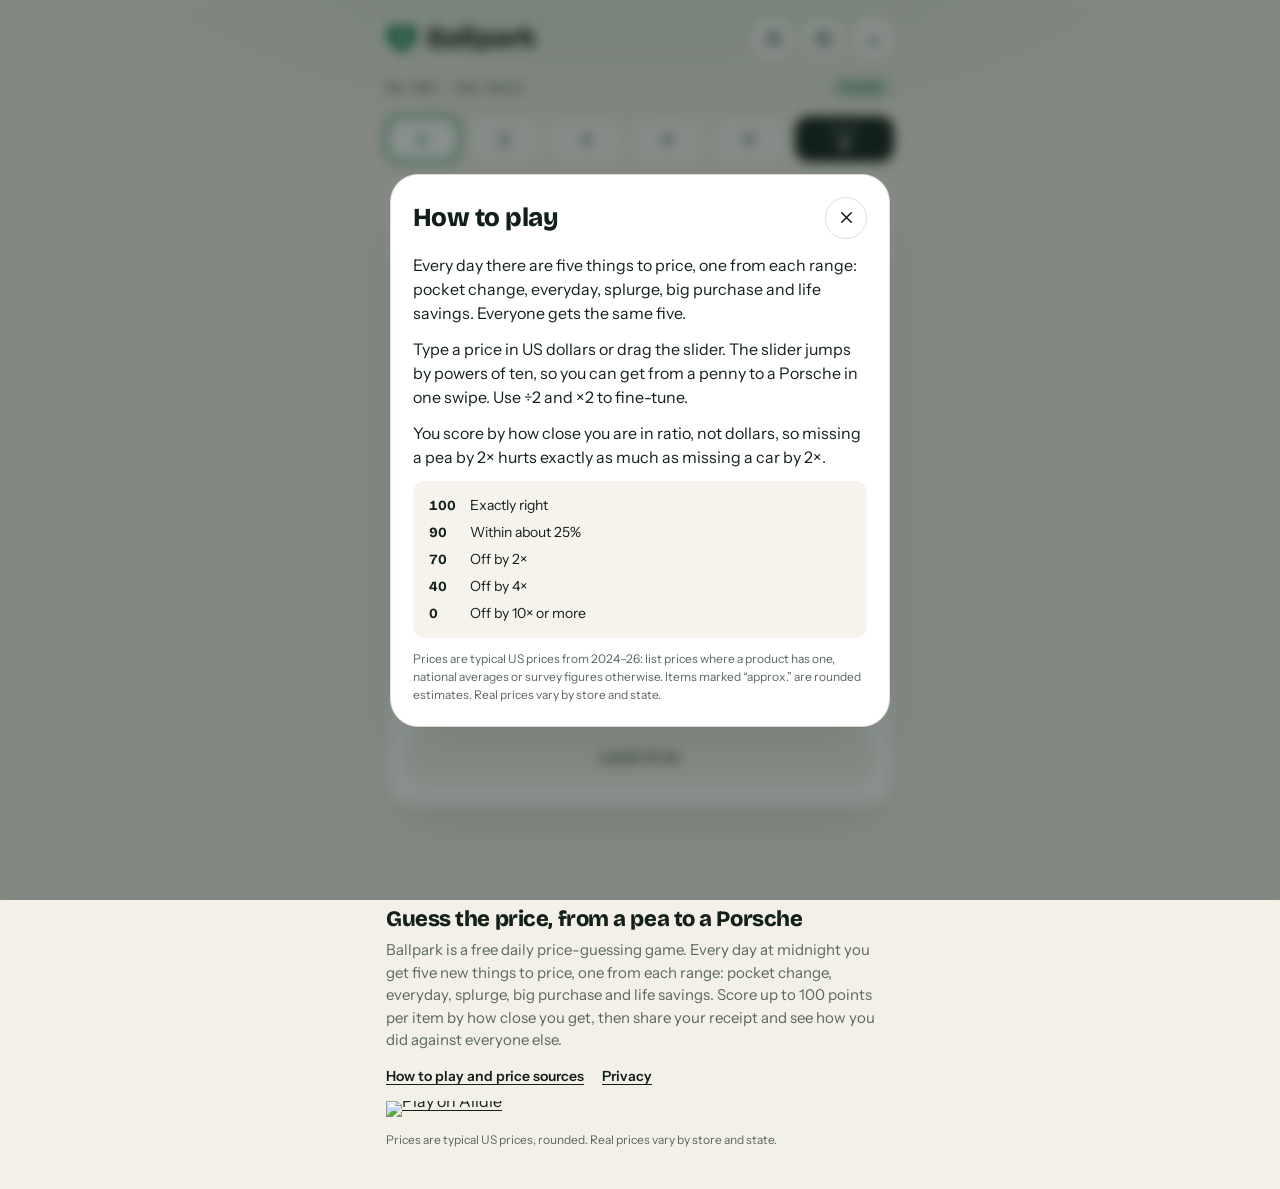
==== commit 3f4077e4: "Add the Play on Alldle badge to the footer Also note the badge in the privacy policy, since it loads" ====
--- a/public/index.html
+++ b/public/index.html
@@ -6,6 +6,7 @@
 <title>Ballpark: The Daily Price-Guessing Game</title>
 <meta name="description" content="Guess the price of five things every day, from a single pea to a sports car. A free daily game with new prices at midnight. Share your score and see how you compare.">
 <link rel="canonical" href="https://playballparkgame.com/">
+<meta name="alldle-verify" content="Uoz3vIDDPtssxez5gtWrws1P7EA3Yir5">
 <meta name="theme-color" content="#F3F0E8" media="(prefers-color-scheme: light)">
 <meta name="theme-color" content="#0B120E" media="(prefers-color-scheme: dark)">
 <meta property="og:type" content="website">
@@ -55,6 +56,9 @@
       <a href="about.html">How to play and price sources</a>
       <a href="privacy.html">Privacy</a>
     </nav>
+    <a class="badge" href="https://www.alldle.net/game/ballpark-guess-the-price-of-five-things-a-day?ref=badge" target="_blank" rel="noopener" aria-label="Play on Alldle">
+      <img src="https://www.alldle.net/badge.svg?g=b7pzad2dq7h34eqhwqqogla9&variant=light&size=compact&content=text" alt="Play on Alldle" width="180" height="48" style="border:0;" />
+    </a>
     <p class="fine">Prices are typical US prices, rounded. Real prices vary by store and state.</p>
   </div>
 </footer>
--- a/public/assets/styles.css
+++ b/public/assets/styles.css
@@ -203,6 +203,7 @@
 .footlinks{display:flex; flex-wrap:wrap; gap:8px 18px; font-size:14px}
 .footlinks a{color:var(--ink); font-weight:600}
 .fine{font-size:12px; color:var(--muted)}
+.badge{justify-self:start; display:block; line-height:0; border-radius:10px}
 .doc{gap:14px; padding-block:24px 48px}
 .doc h1{font-size:clamp(36px,9vw,48px); margin-top:8px}
 .doc h2{font-size:26px; margin-top:14px}
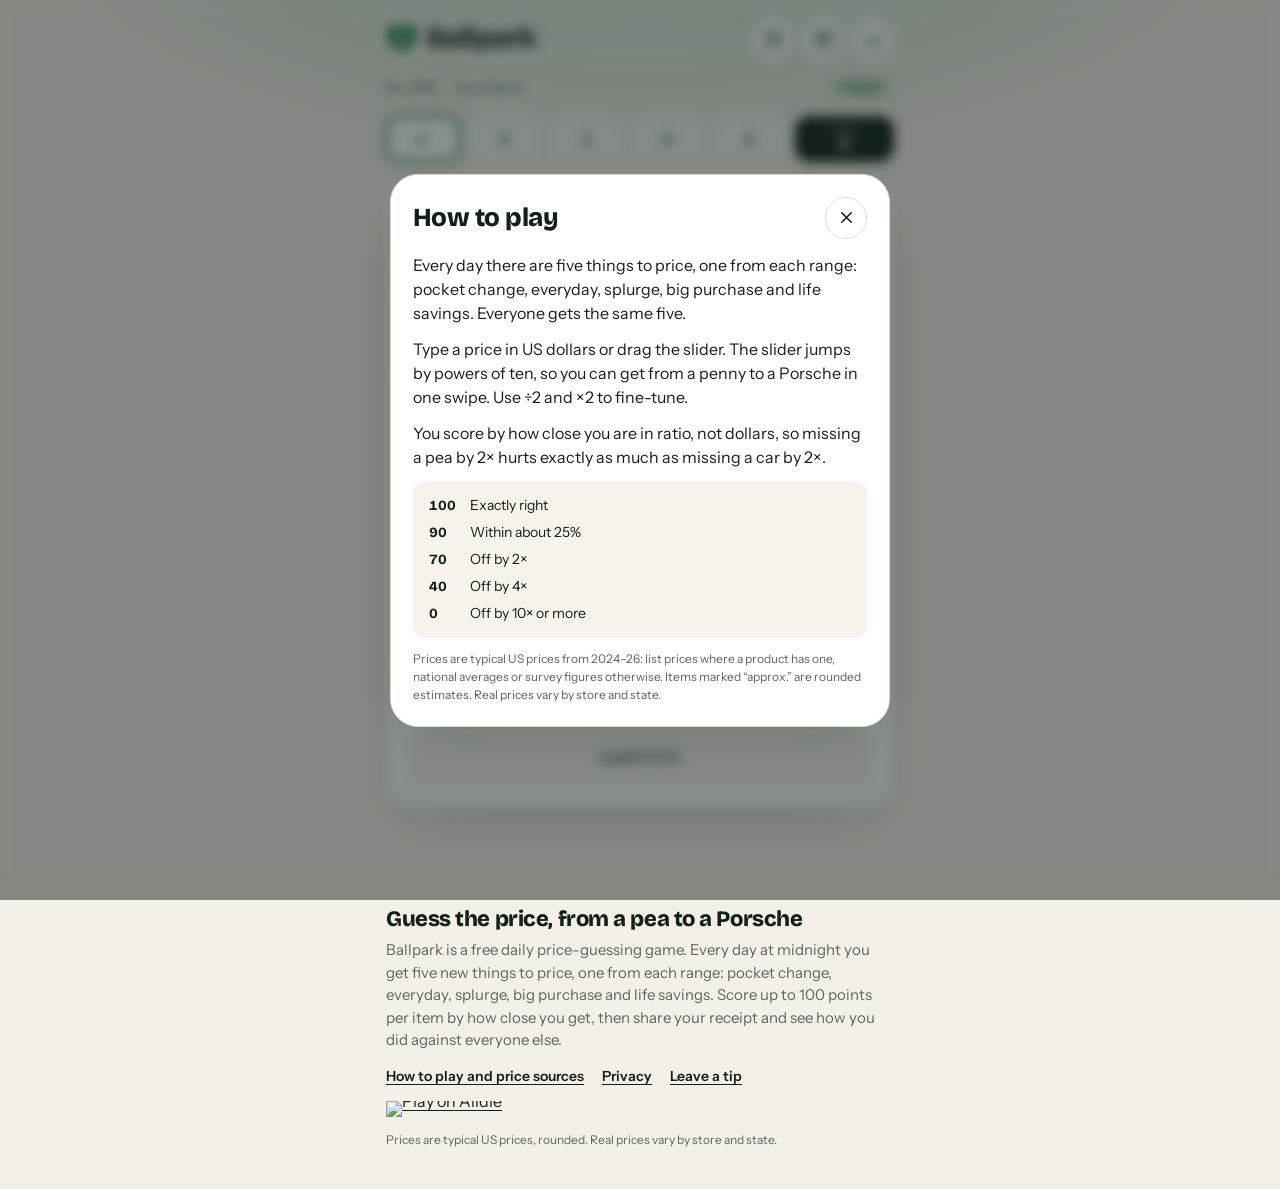
==== commit bd200d75: "Version the script and style links so updates reach players right away Cloudflare was serving a cach" ====
--- a/public/index.html
+++ b/public/index.html
@@ -25,7 +25,7 @@
 <link rel="preconnect" href="https://fonts.googleapis.com">
 <link rel="preconnect" href="https://fonts.gstatic.com" crossorigin>
 <link rel="stylesheet" href="https://fonts.googleapis.com/css2?family=Bricolage+Grotesque:opsz,wght@12..96,500..800&family=Instrument+Sans:wght@400..700&display=swap">
-<link rel="stylesheet" href="assets/styles.css">
+<link rel="stylesheet" href="assets/styles.css?v=ebe54097">
 <script type="application/ld+json">
 {
   "@context": "https://schema.org",
@@ -38,7 +38,9 @@
   "offers": { "@type": "Offer", "price": "0", "priceCurrency": "USD" }
 }
 </script>
-<!-- Ad network code goes here once approved (see README). -->
+<!-- Google AdSense. Ad units themselves stay off until ADS_ENABLED is true in assets/config.js. -->
+<script async src="https://pagead2.googlesyndication.com/pagead/js/adsbygoogle.js?client=ca-pub-3527976509887077"
+     crossorigin="anonymous"></script>
 </head>
 <body>
 <main class="wrap" id="app">
@@ -63,8 +65,9 @@
   </div>
 </footer>
 
-<script src="assets/config.js"></script>
-<script src="assets/items.js"></script>
-<script src="assets/app.js"></script>
+<script src="assets/config.js?v=9e14de46"></script>
+<script src="assets/items.js?v=191f6ac2"></script>
+<script id="alldle-sdk" async src="https://www.alldle.net/sdk/0.2.0/sdk.js" data-game="ballpark-guess-the-price-of-five-things-a-day"></script>
+<script src="assets/app.js?v=636bee5d"></script>
 </body>
 </html>
--- a/public/assets/styles.css
+++ b/public/assets/styles.css
@@ -164,6 +164,9 @@
 .hbar{fill:color-mix(in srgb,var(--muted) 28%,var(--surface))} .hbar.me{fill:var(--primary)}
 .axis{font:600 11px var(--f-body); fill:var(--muted)}
 .note{font-size:12px; color:var(--muted)}
+.tip{display:flex; align-items:center; justify-content:center; gap:10px; padding:13px 16px; border-radius:var(--r-md); border:1px dashed color-mix(in srgb,var(--accent) 70%,var(--line)); background:color-mix(in srgb,var(--accent) 12%,var(--surface)); color:var(--ink); text-decoration:none; font-size:14px; transition:transform .12s, background .12s}
+.tip:hover{background:color-mix(in srgb,var(--accent) 22%,var(--surface)); transform:translateY(-1px)}
+.tip .emo{font-size:20px}
 .countdown{text-align:center; font-size:13px; font-weight:600; color:var(--muted)}
 .countdown b{font:800 30px var(--f-display); letter-spacing:-.01em; color:var(--ink); display:block}
 
